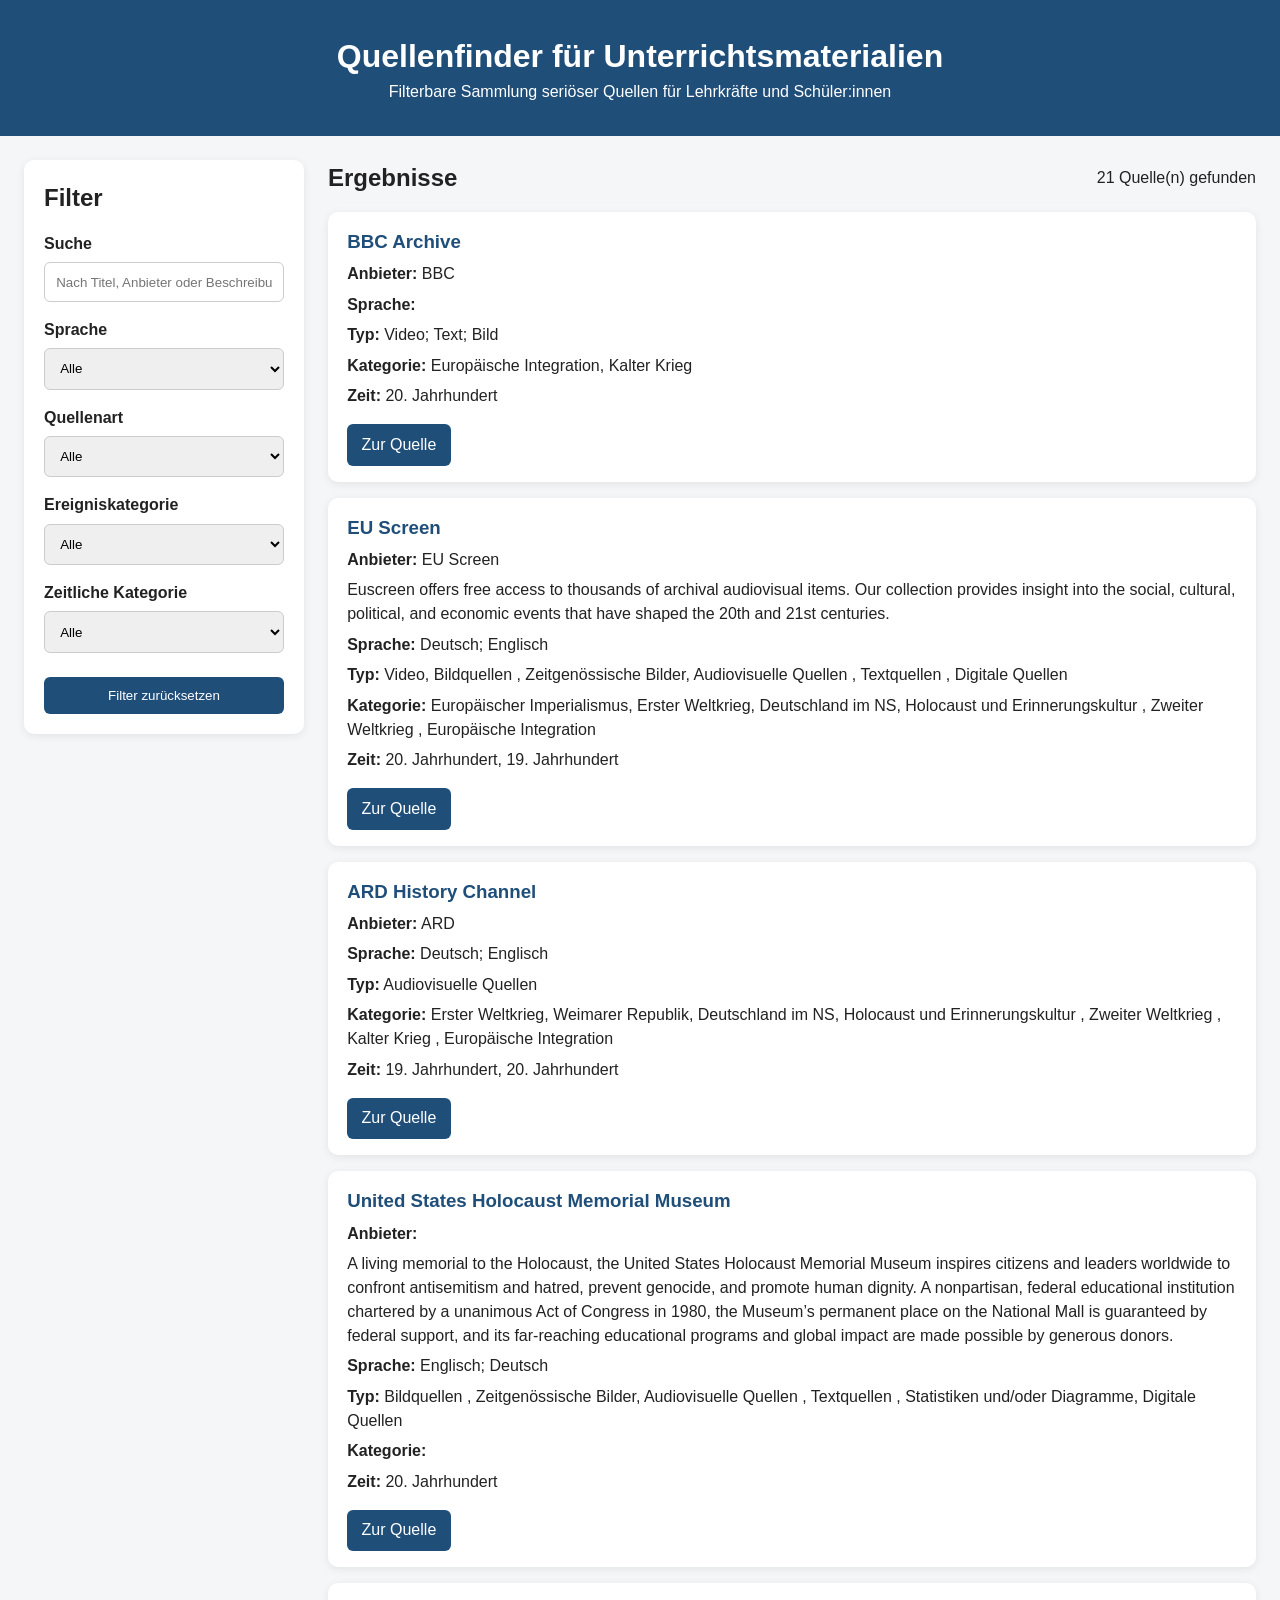
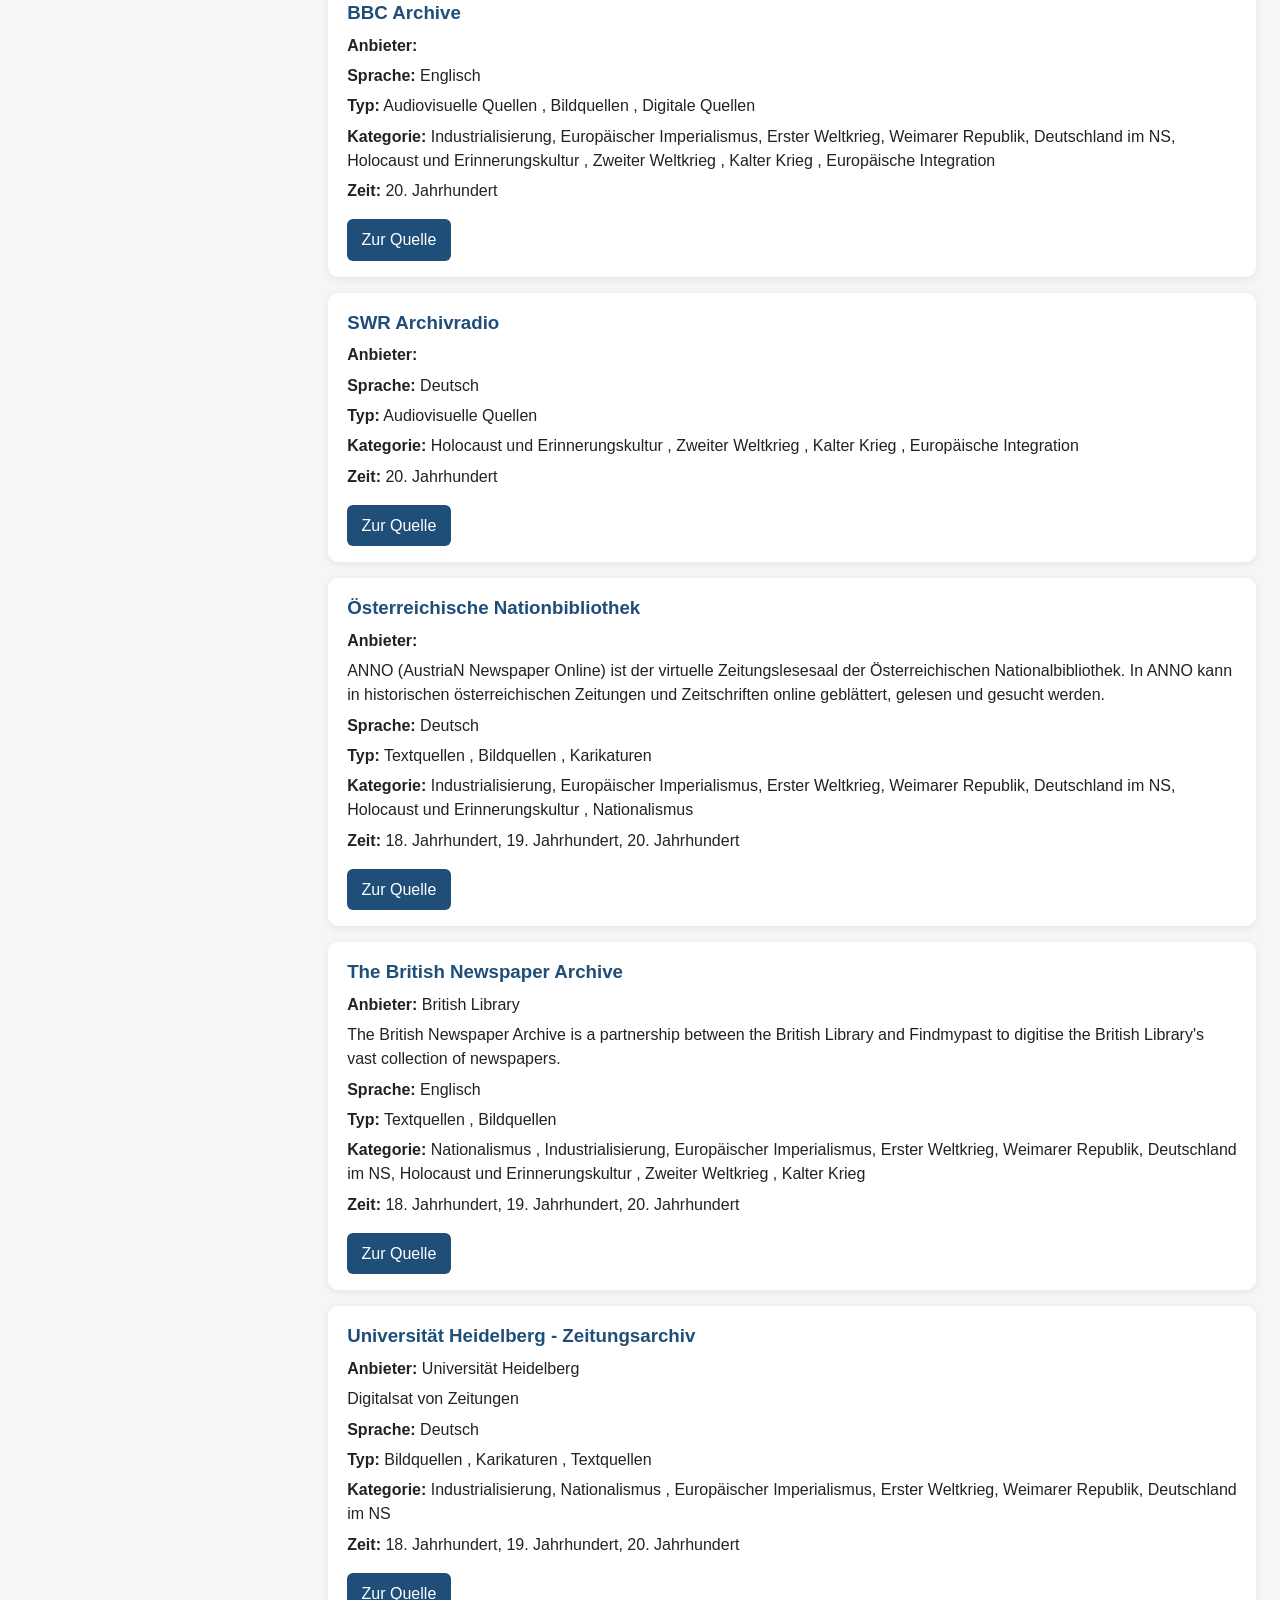
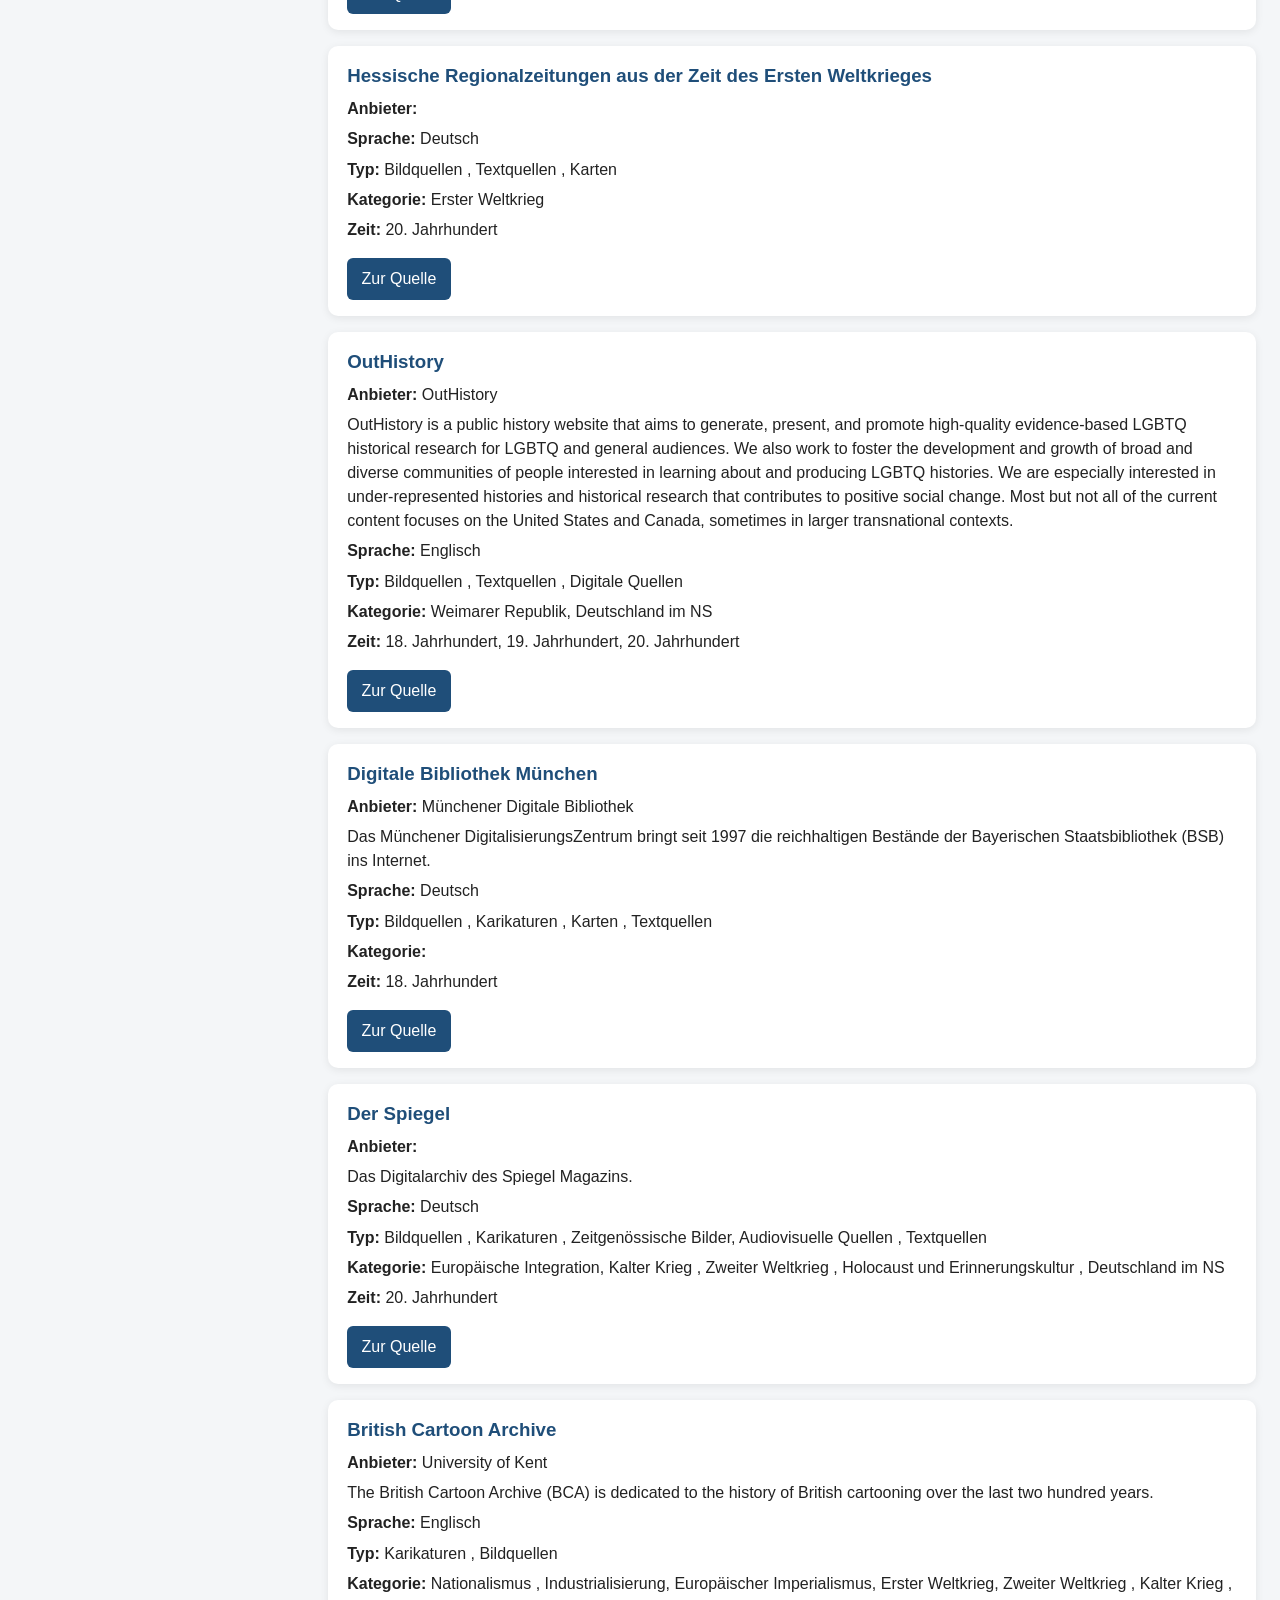
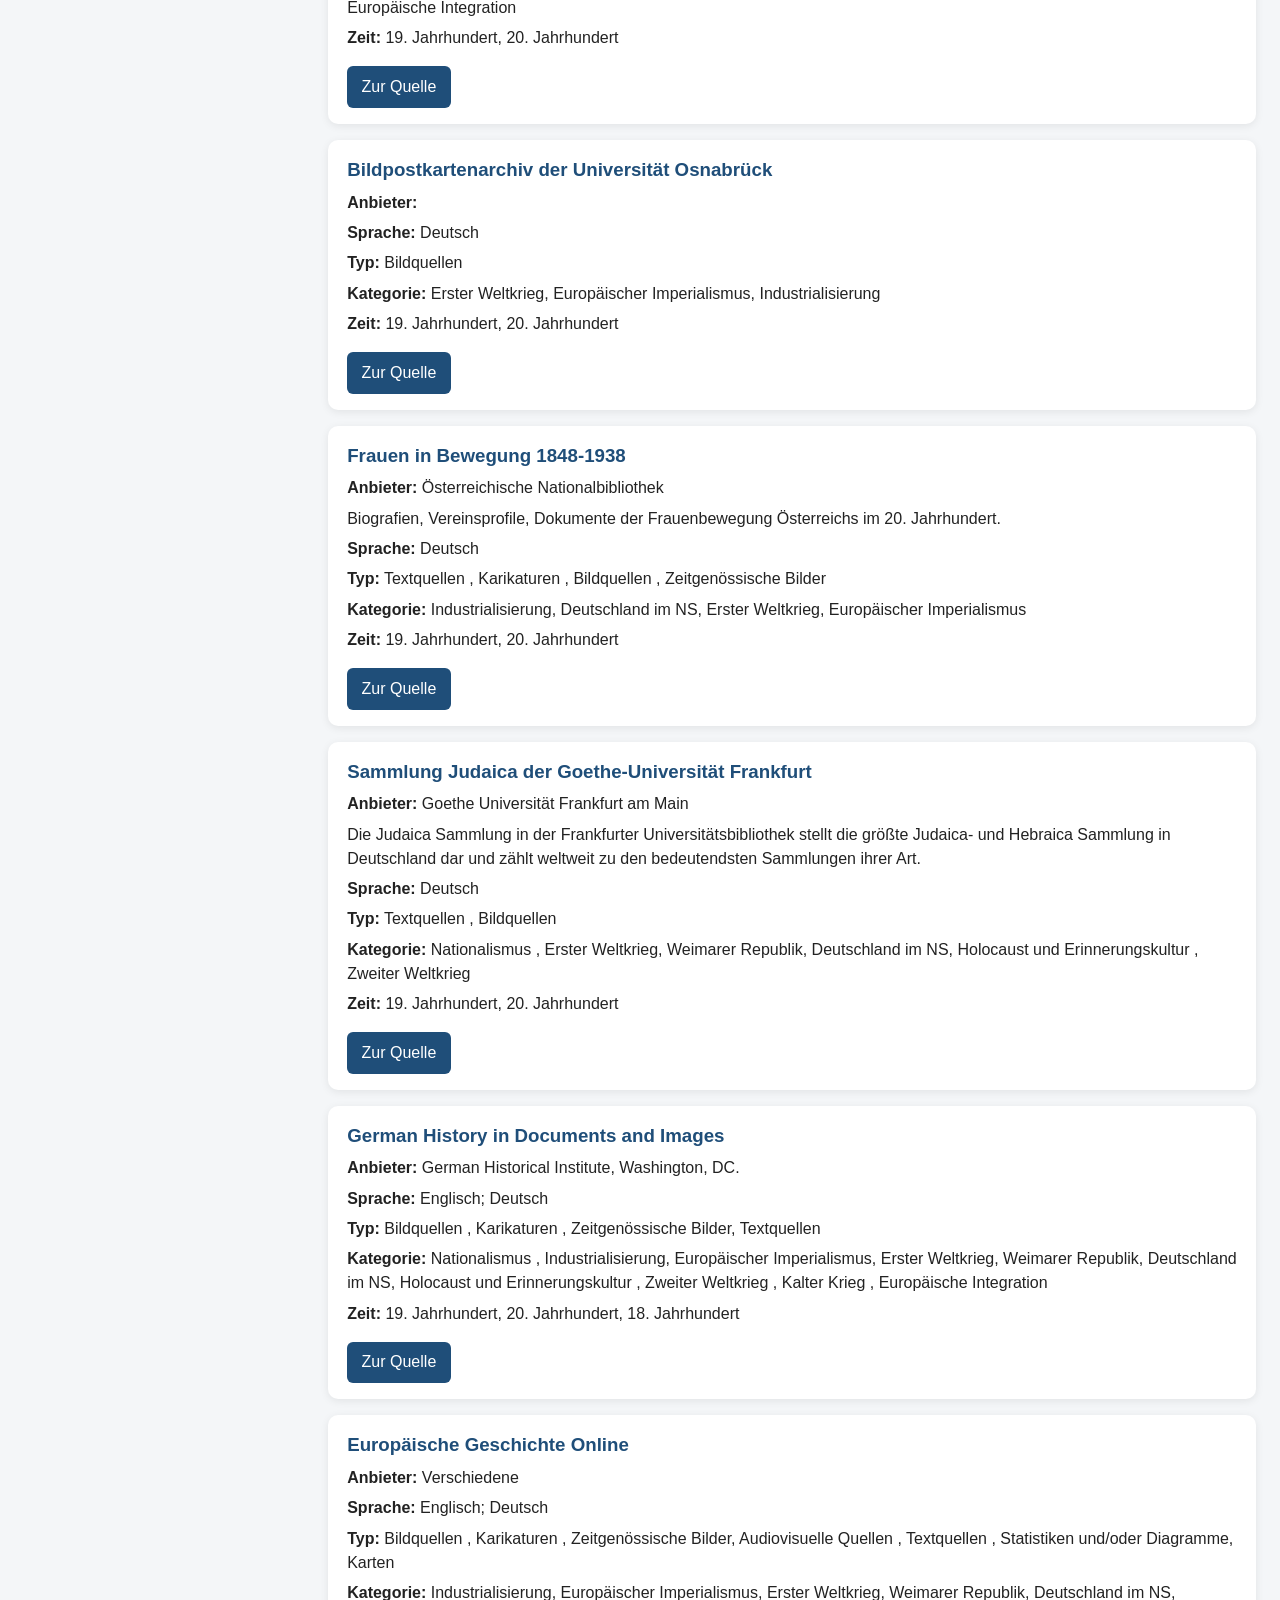
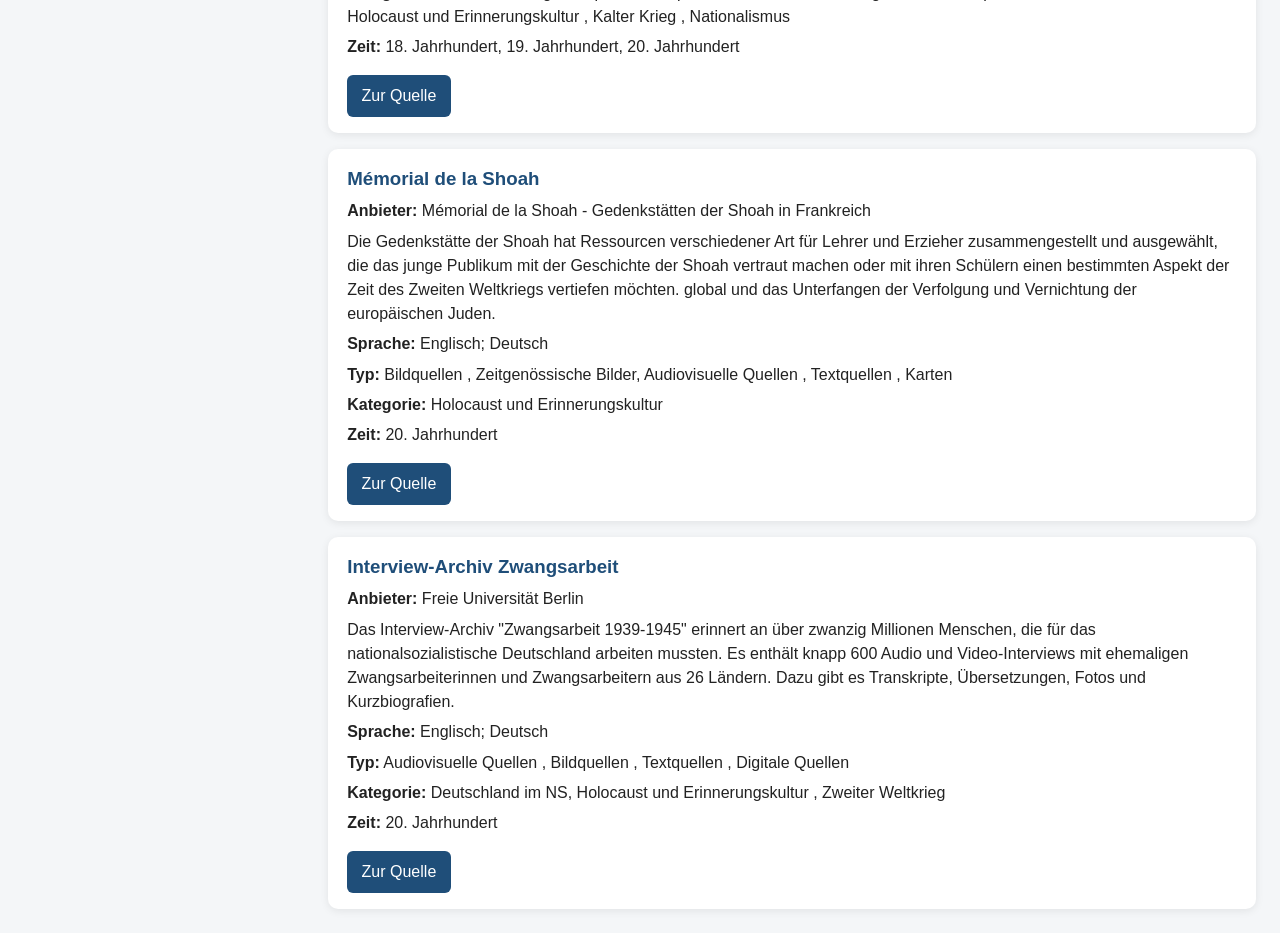
==== index.html @ 5d76f6e2 "Update index.html" ====
<!DOCTYPE html>
<html lang="de">
<head>
  <meta charset="UTF-8" />
  <meta name="viewport" content="width=device-width, initial-scale=1.0" />
  <title>Quellenfinder</title>
  <link rel="stylesheet" href="style.css" />
</head>
<body>
  <header class="header">
    <h1>Quellenfinder für Unterrichtsmaterialien</h1>
    <p>Filterbare Sammlung seriöser Quellen für Lehrkräfte und Schüler:innen</p>
  </header>

  <main class="container">
    <section class="filters">
      <h2>Filter</h2>

      <div class="filter-group">
        <label for="searchInput">Suche</label>
        <input type="text" id="searchInput" placeholder="Nach Titel, Anbieter oder Beschreibung suchen..." />
      </div>

      <div class="filter-group">
        <label for="languageFilter">Sprache</label>
        <select id="languageFilter">
          <option value="">Alle</option>
        </select>
      </div>

      <div class="filter-group">
        <label for="sourceTypeFilter">Quellenart</label>
        <select id="sourceTypeFilter">
          <option value="">Alle</option>
        </select>
      </div>

      <div class="filter-group">
        <label for="eventCategoryFilter">Ereigniskategorie</label>
        <select id="eventCategoryFilter">
          <option value="">Alle</option>
        </select>
      </div>

      <div class="filter-group">
        <label for="timeCategoryFilter">Zeitliche Kategorie</label>
        <select id="timeCategoryFilter">
          <option value="">Alle</option>
        </select>
      </div>

      <button id="resetFilters">Filter zurücksetzen</button>
    </section>

    <section class="results-section">
      <div class="results-header">
        <h2>Ergebnisse</h2>
        <p id="resultsCount"></p>
      </div>

      <div id="results" class="results"></div>
    </section>
  </main>

  <script src="data.js"></script>
  <script src="script.js"></script>
</body>
</html>
---- style.css ----
* {
  box-sizing: border-box;
  margin: 0;
  padding: 0;
  font-family: Arial, sans-serif;
}

body {
  background: #f4f6f8;
  color: #222;
  line-height: 1.5;
}

.header {
  background: #1f4e79;
  color: white;
  padding: 2rem;
  text-align: center;
}

.container {
  display: grid;
  grid-template-columns: 280px 1fr;
  gap: 1.5rem;
  padding: 1.5rem;
  max-width: 1300px;
  margin: 0 auto;
}

.filters {
  background: white;
  padding: 1.25rem;
  border-radius: 10px;
  box-shadow: 0 2px 8px rgba(0, 0, 0, 0.08);
  height: fit-content;
}

.filters h2 {
  margin-bottom: 1rem;
}

.filter-group {
  margin-bottom: 1rem;
}

.filter-group label {
  display: block;
  margin-bottom: 0.4rem;
  font-weight: bold;
}

.filter-group input,
.filter-group select,
#resetFilters {
  width: 100%;
  padding: 0.7rem;
  border: 1px solid #ccc;
  border-radius: 6px;
}

#resetFilters {
  background: #1f4e79;
  color: white;
  border: none;
  cursor: pointer;
  margin-top: 0.5rem;
}

#resetFilters:hover {
  background: #163a59;
}

.results-section {
  display: flex;
  flex-direction: column;
  gap: 1rem;
}

.results-header {
  display: flex;
  justify-content: space-between;
  align-items: center;
}

.results {
  display: grid;
  gap: 1rem;
}

.card {
  background: white;
  padding: 1rem 1.2rem;
  border-radius: 10px;
  box-shadow: 0 2px 8px rgba(0, 0, 0, 0.08);
}

.card h3 {
  margin-bottom: 0.4rem;
  color: #1f4e79;
}

.card p {
  margin-bottom: 0.4rem;
}

.tags {
  display: flex;
  flex-wrap: wrap;
  gap: 0.5rem;
  margin: 0.6rem 0;
}

.tag {
  background: #e8eef5;
  color: #1f4e79;
  padding: 0.3rem 0.6rem;
  border-radius: 999px;
  font-size: 0.85rem;
}

.card a {
  display: inline-block;
  margin-top: 0.6rem;
  text-decoration: none;
  background: #1f4e79;
  color: white;
  padding: 0.55rem 0.9rem;
  border-radius: 6px;
}

.card a:hover {
  background: #163a59;
}

.no-results {
  background: white;
  padding: 1rem;
  border-radius: 10px;
}

@media (max-width: 900px) {
  .container {
    grid-template-columns: 1fr;
  }
}
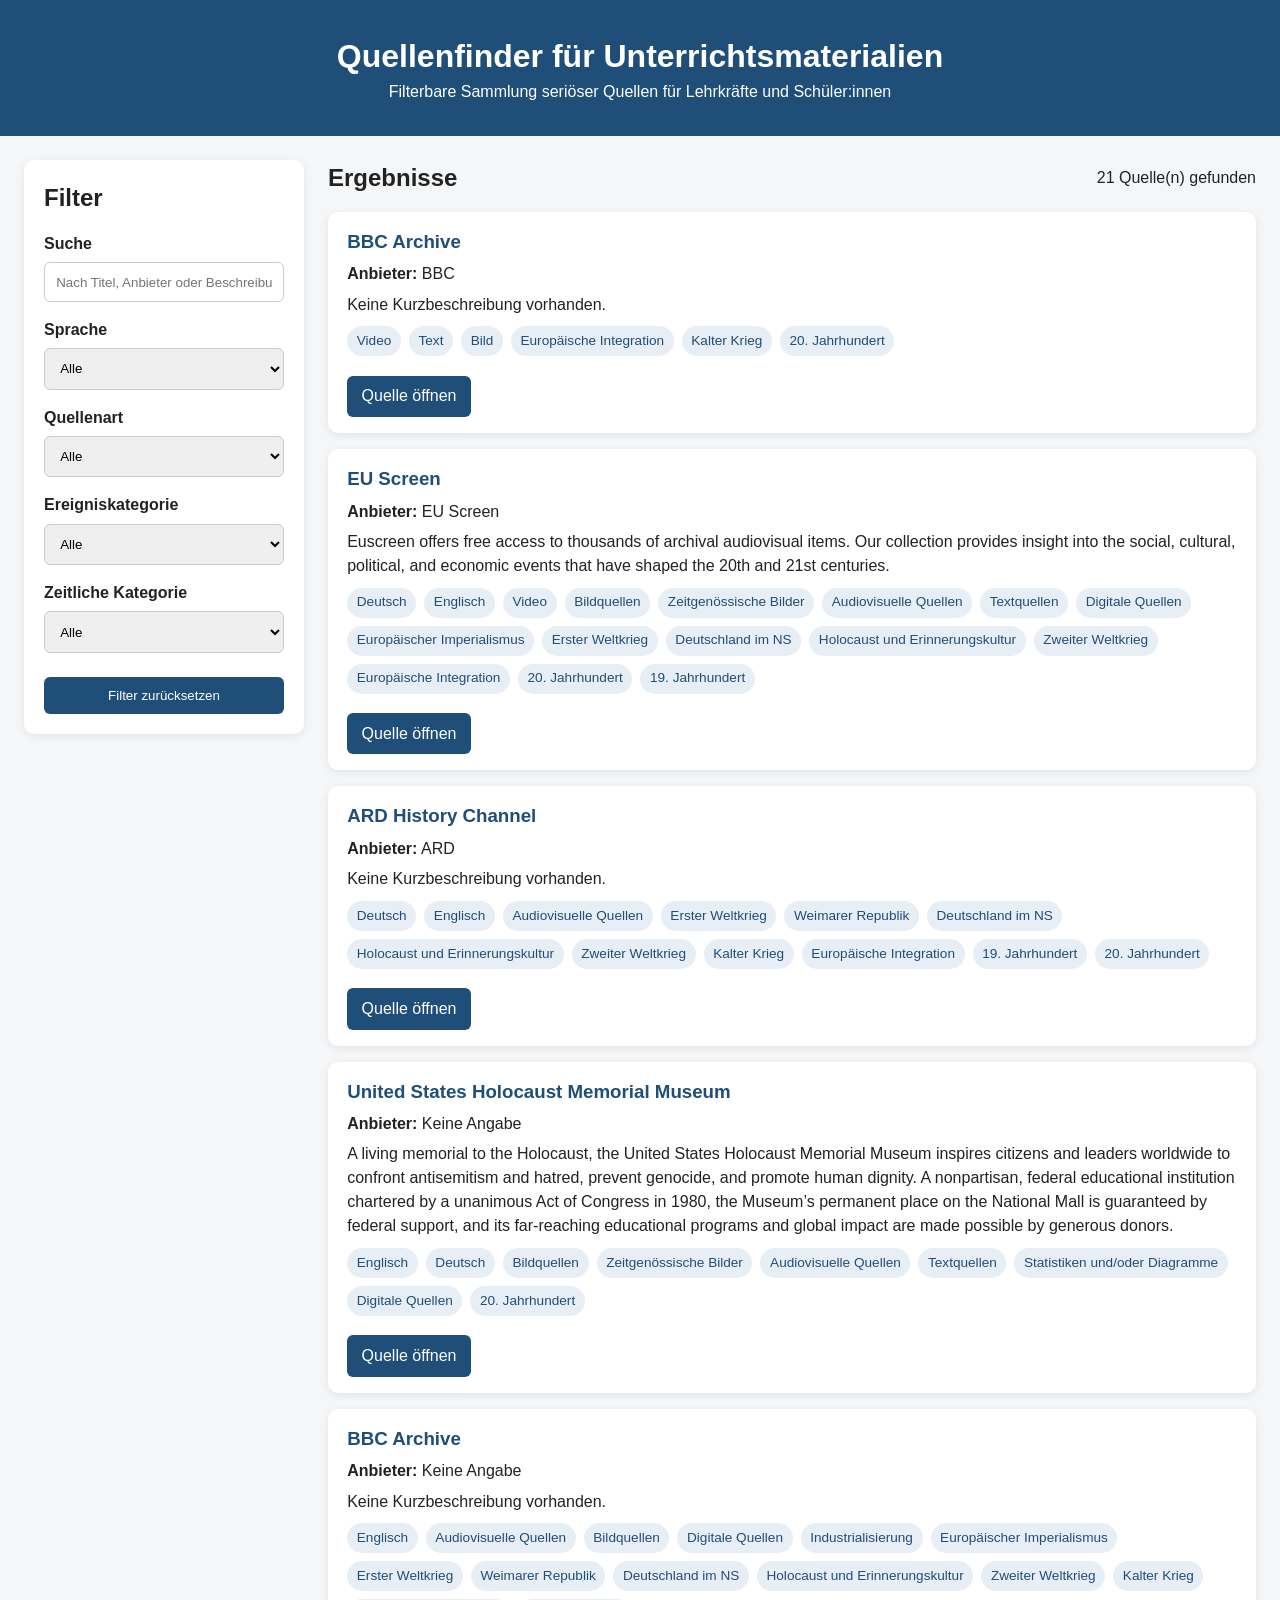
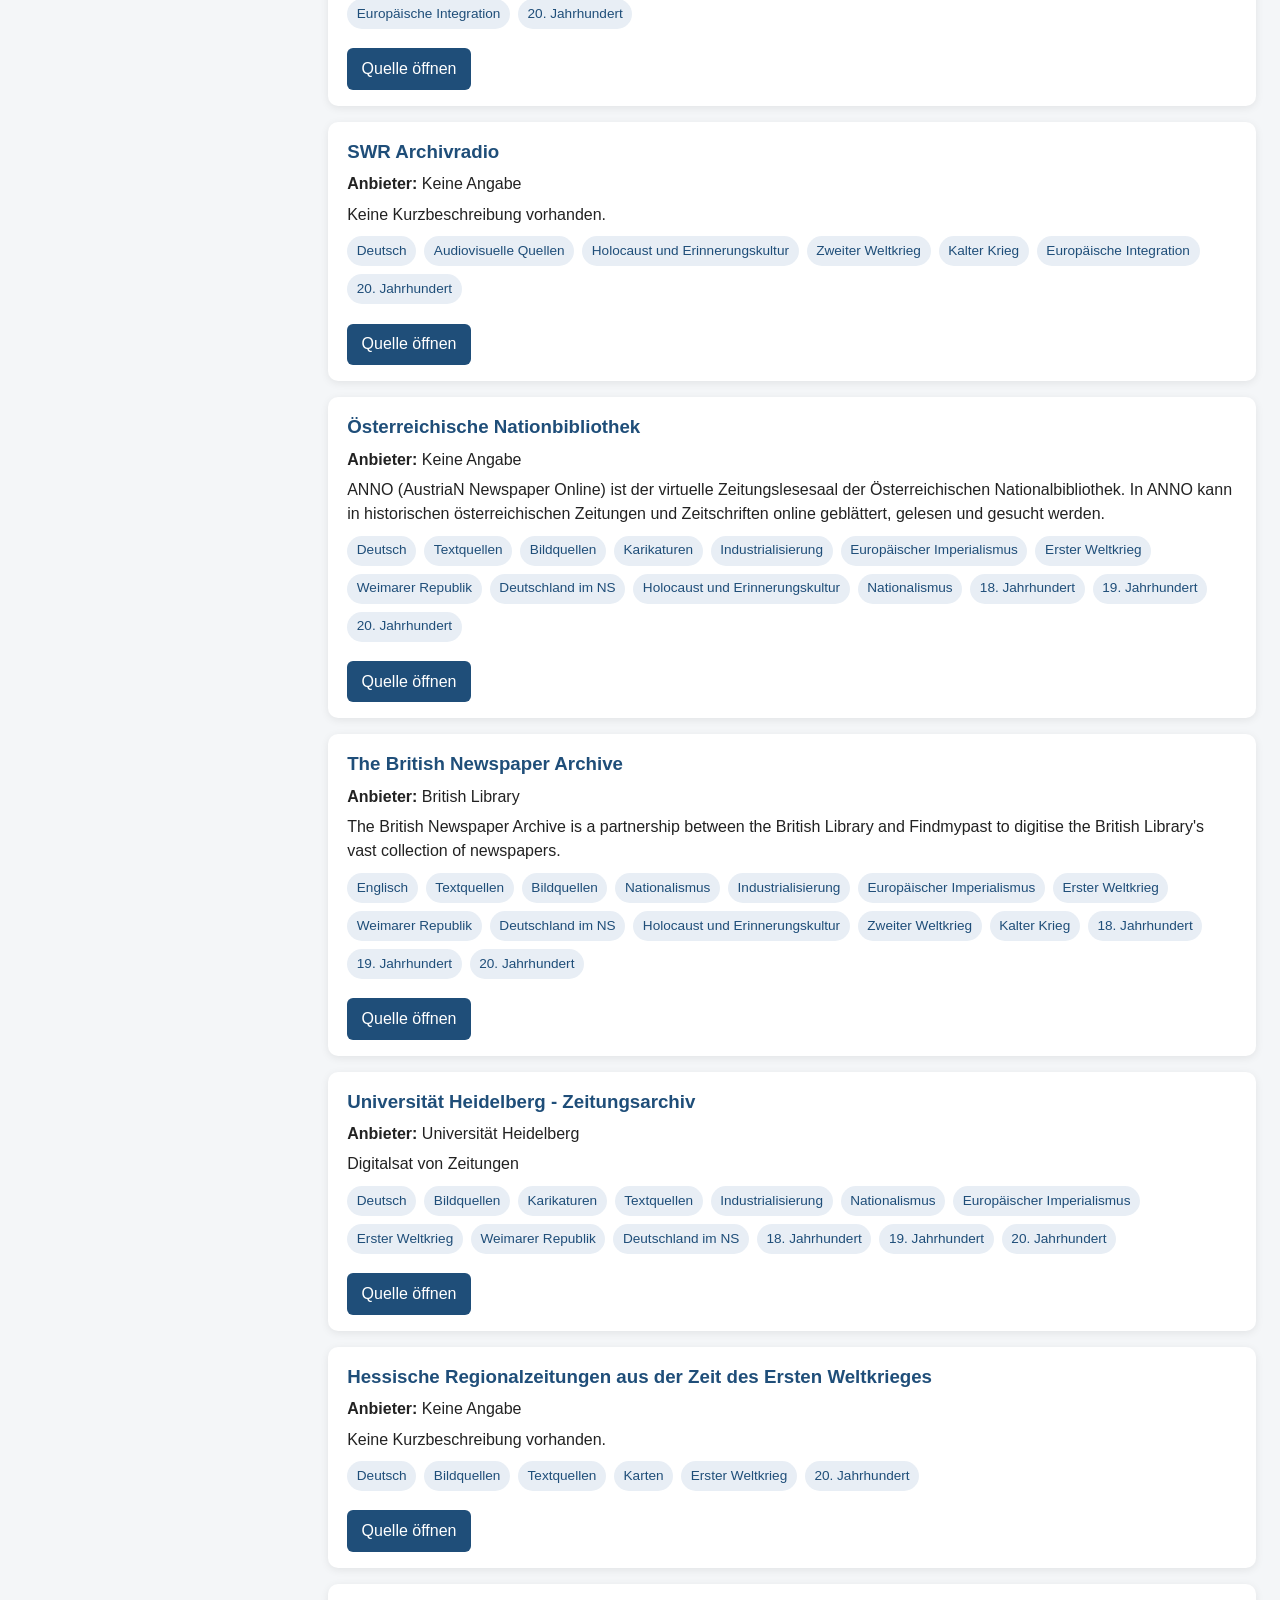
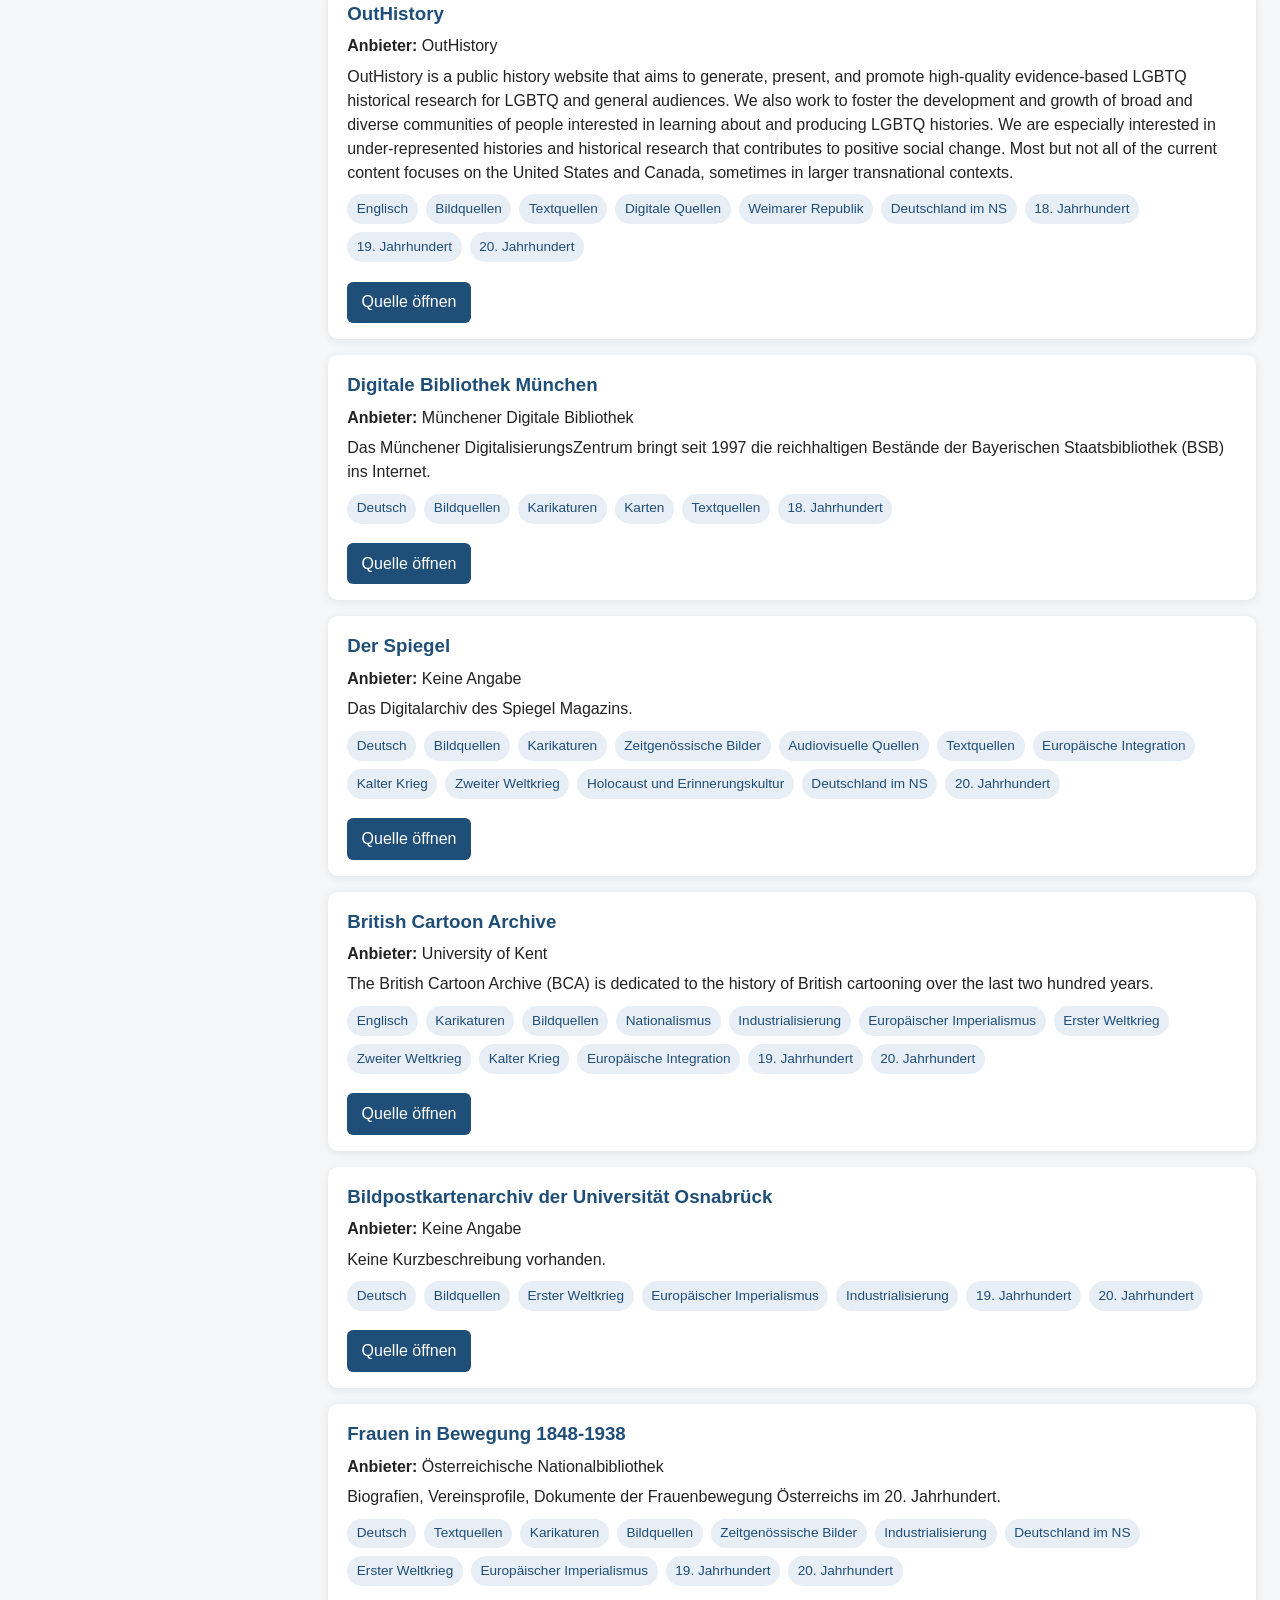
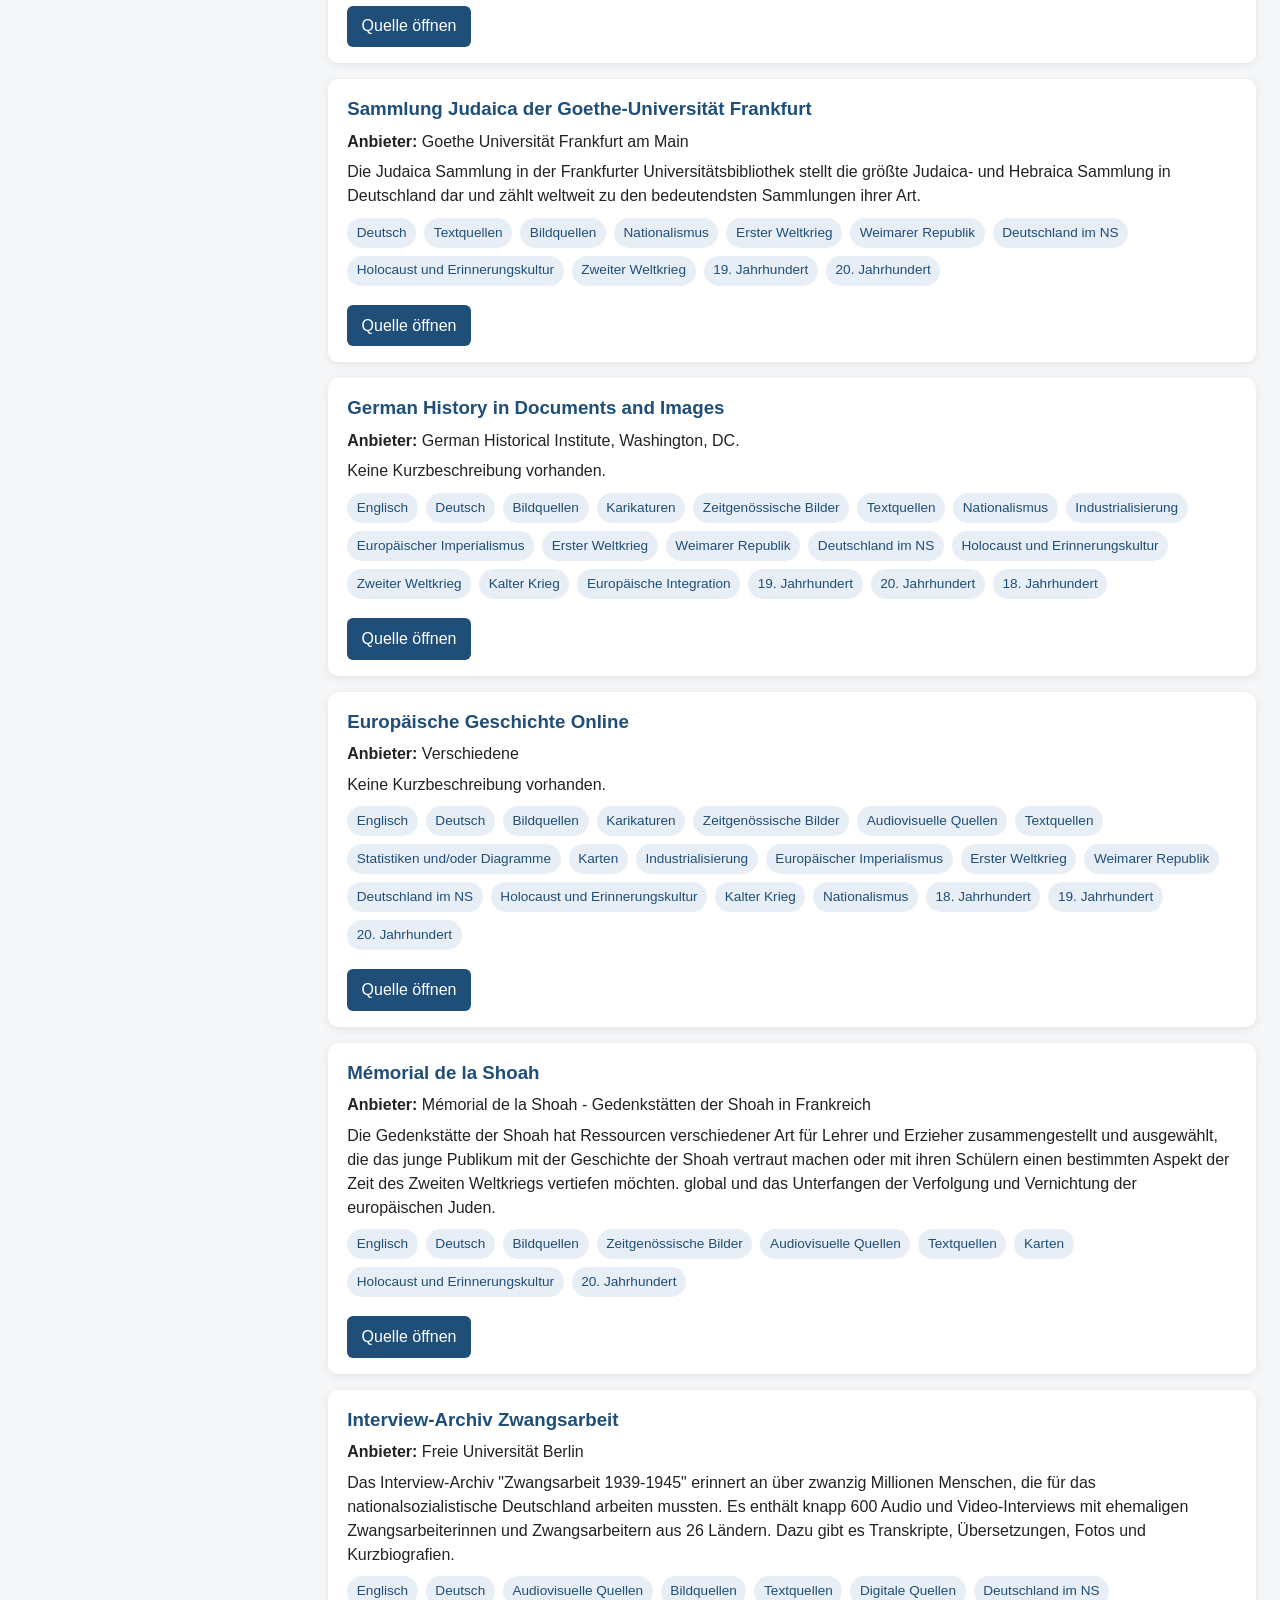
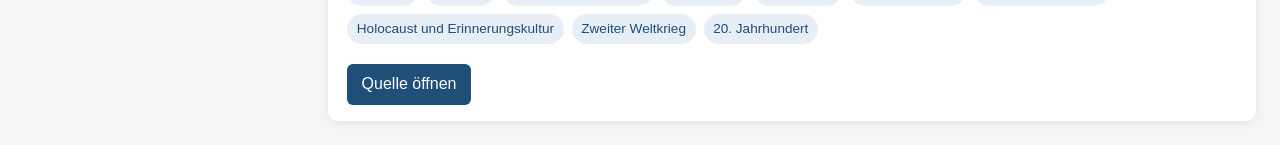
==== commit 0e66b32c: "Update index.html" ====
--- a/index.html
+++ b/index.html
@@ -62,7 +62,7 @@
     </section>
   </main>
 
-  <script src="data.js"></script>
-  <script src="script.js"></script>
+  <script src="data.js?v=2"></script>
+  <script src="script.js?v=2"></script>
 </body>
 </html>
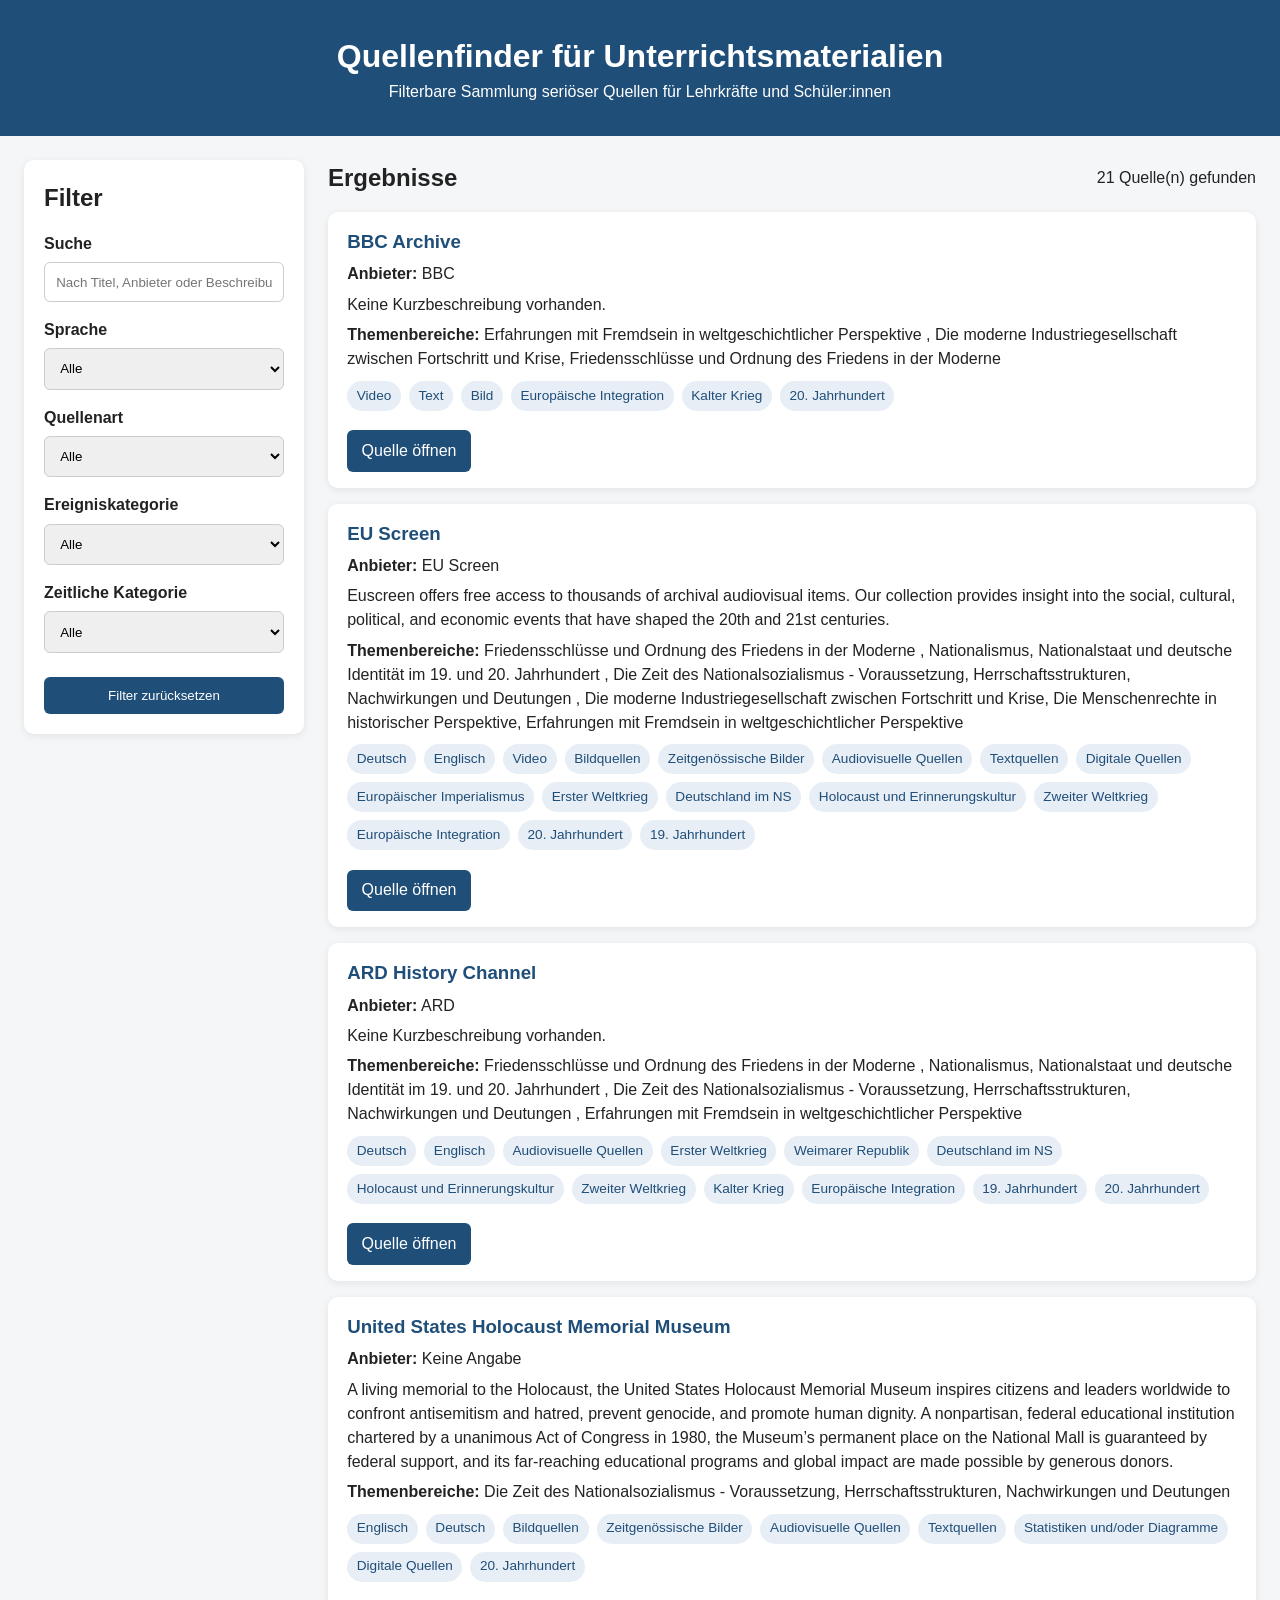
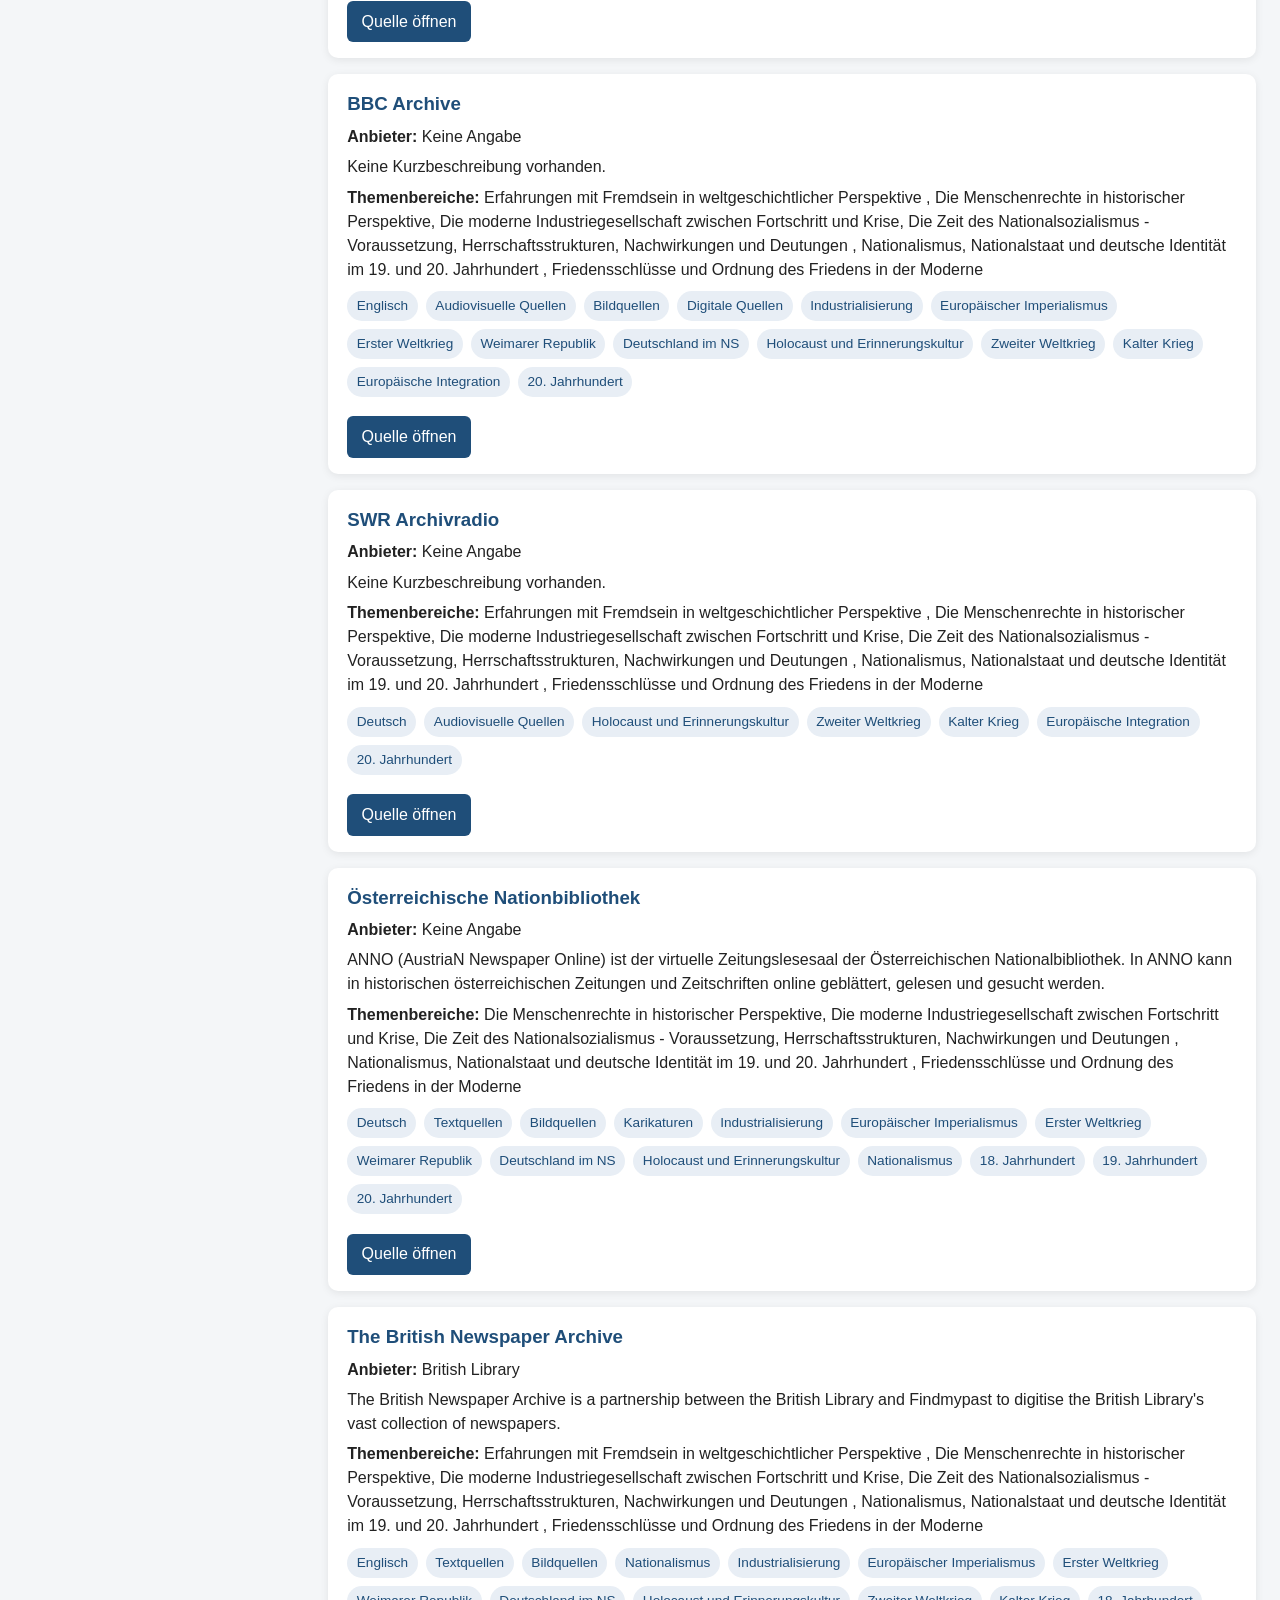
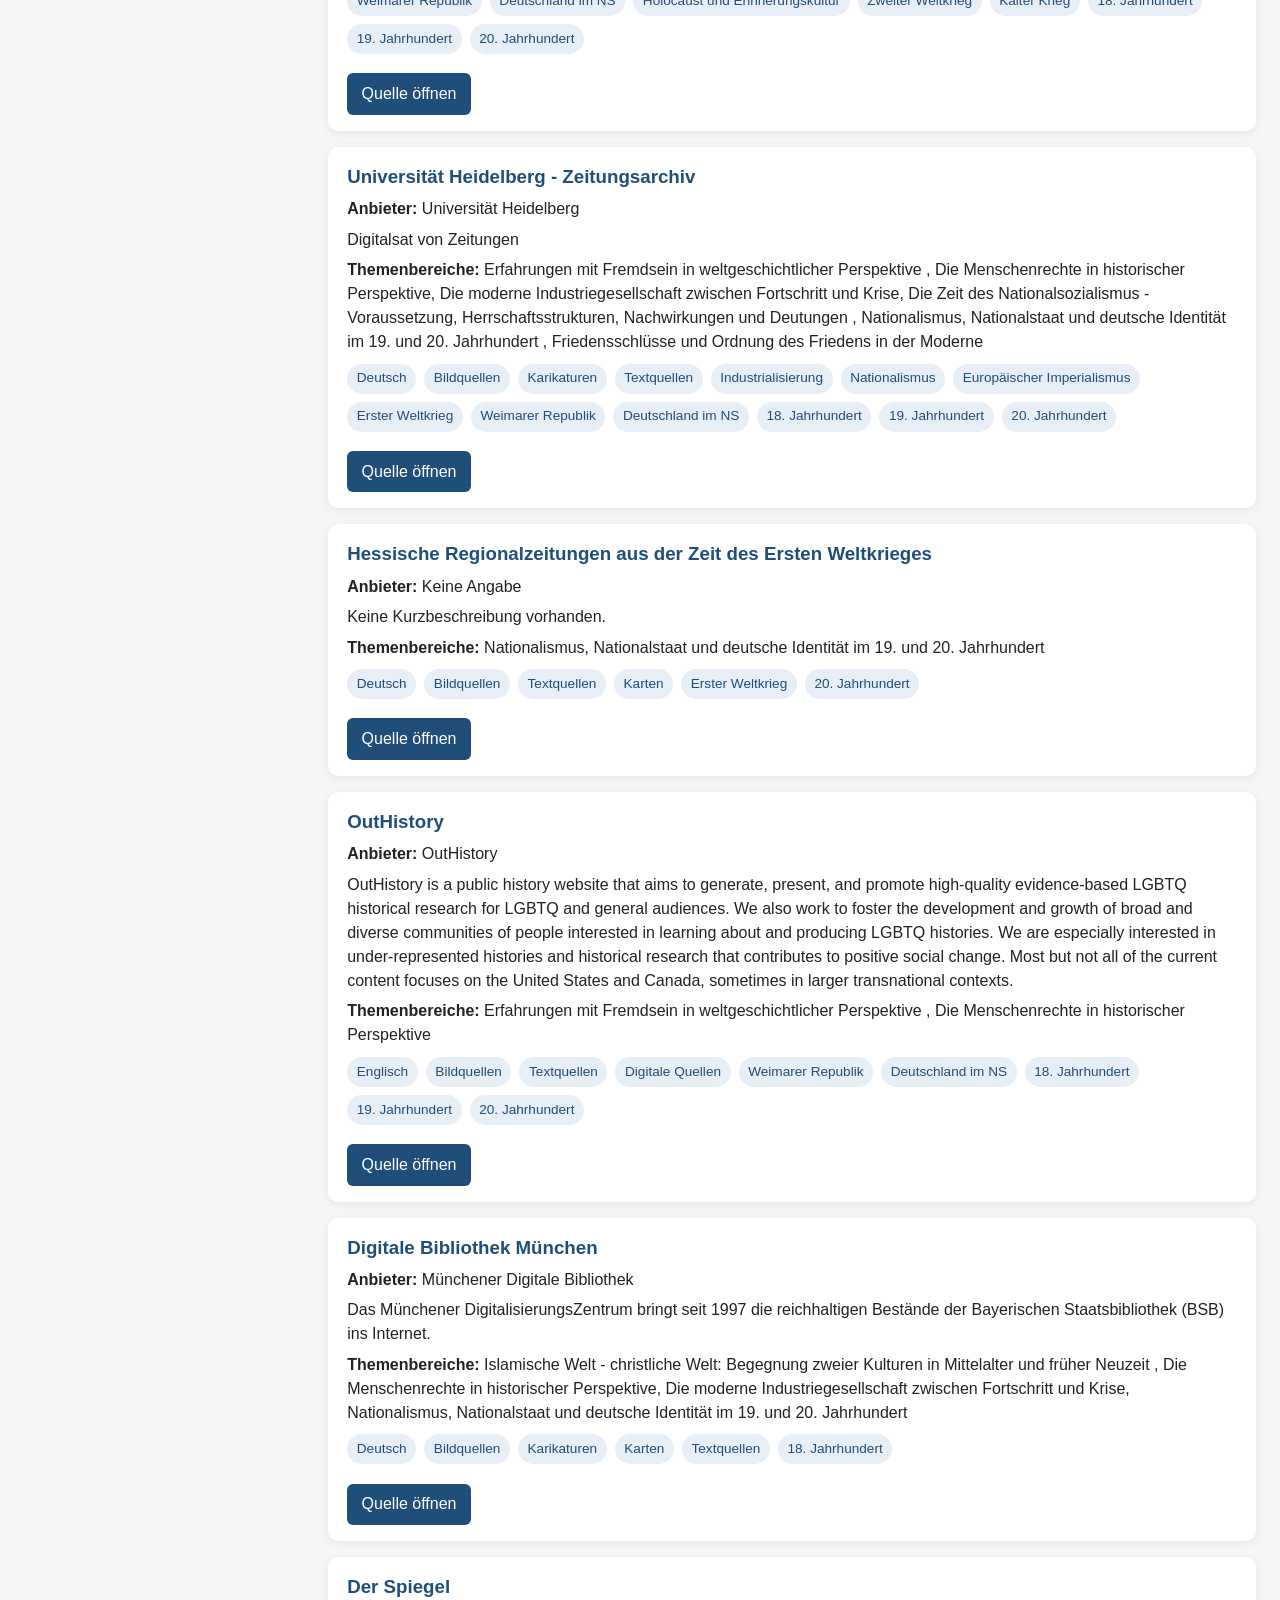
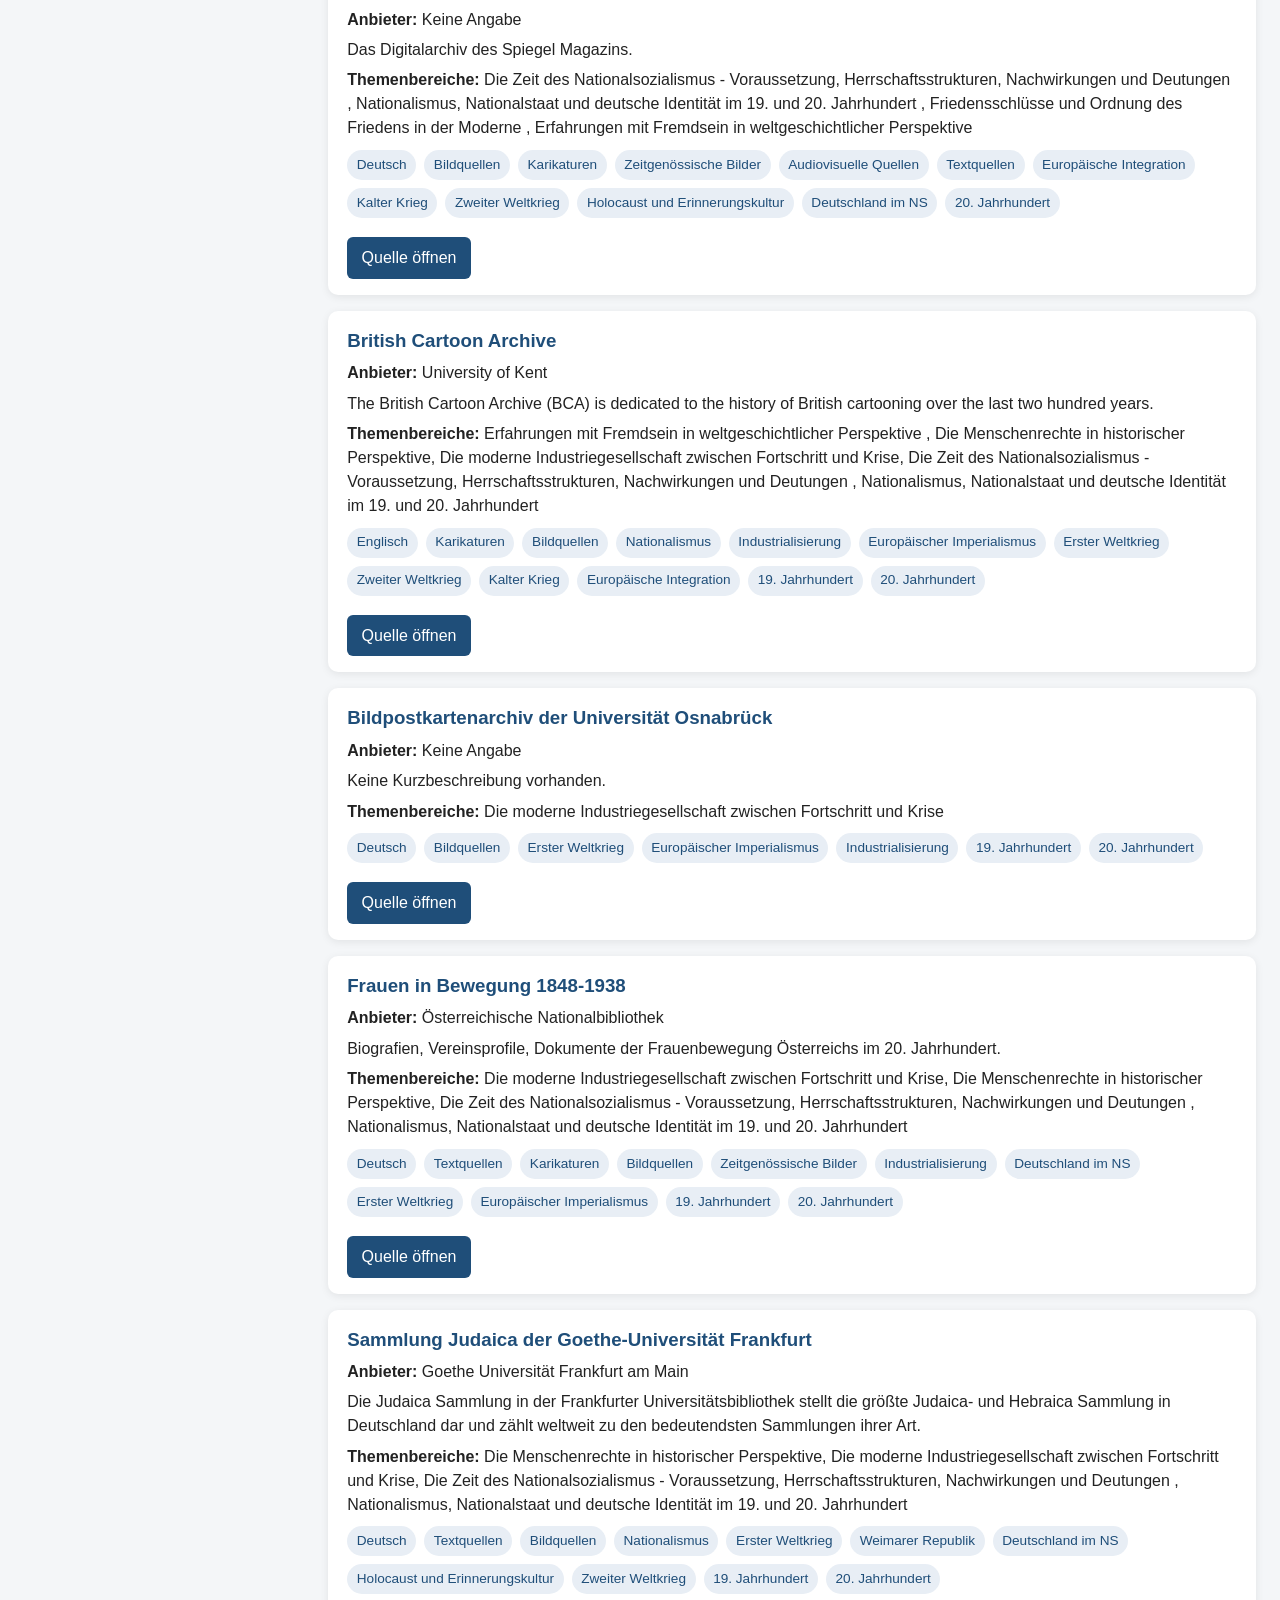
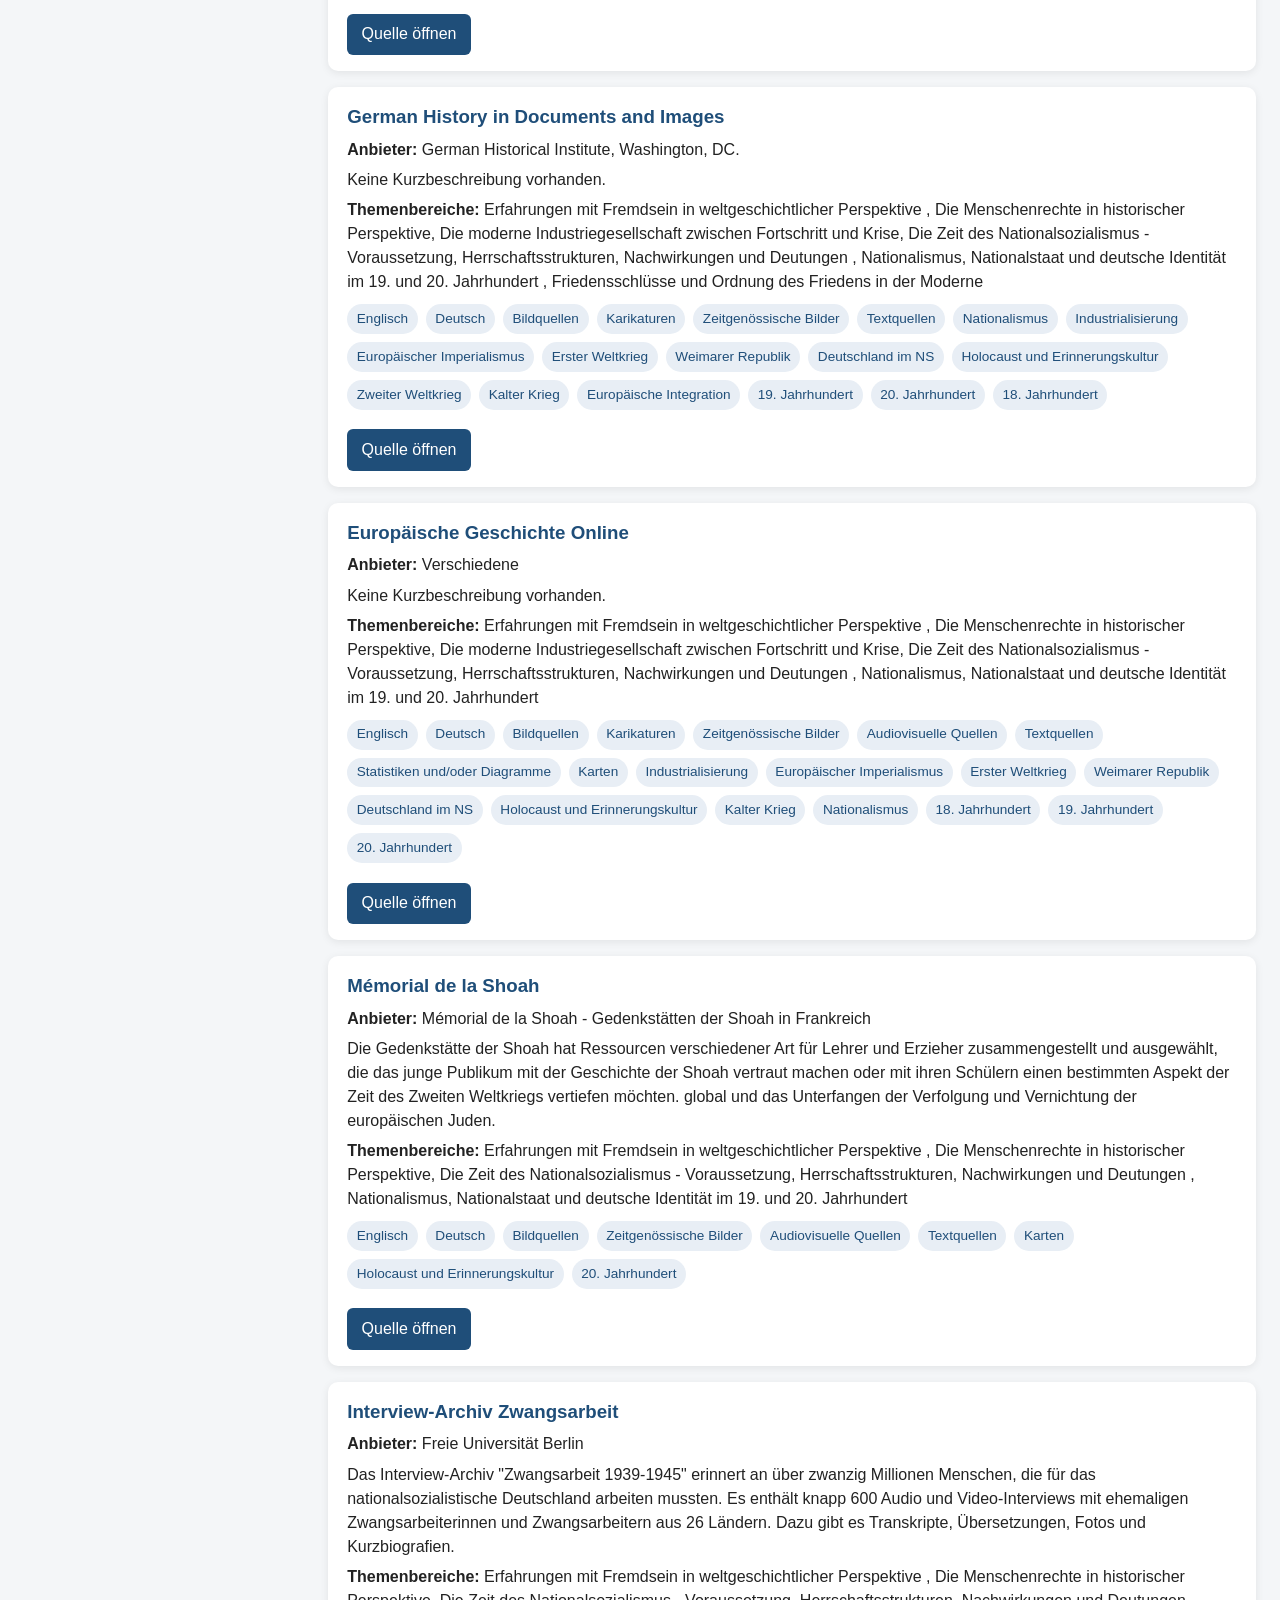
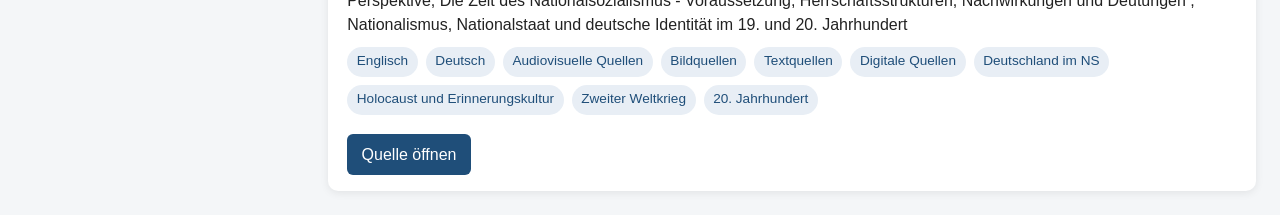
==== commit 90c8d440: "Update index.html" ====
--- a/index.html
+++ b/index.html
@@ -63,6 +63,6 @@
   </main>
 
   <script src="data.js?v=2"></script>
-  <script src="script.js?v=2"></script>
+  <script src="script.js?v=5"></script>
 </body>
 </html>
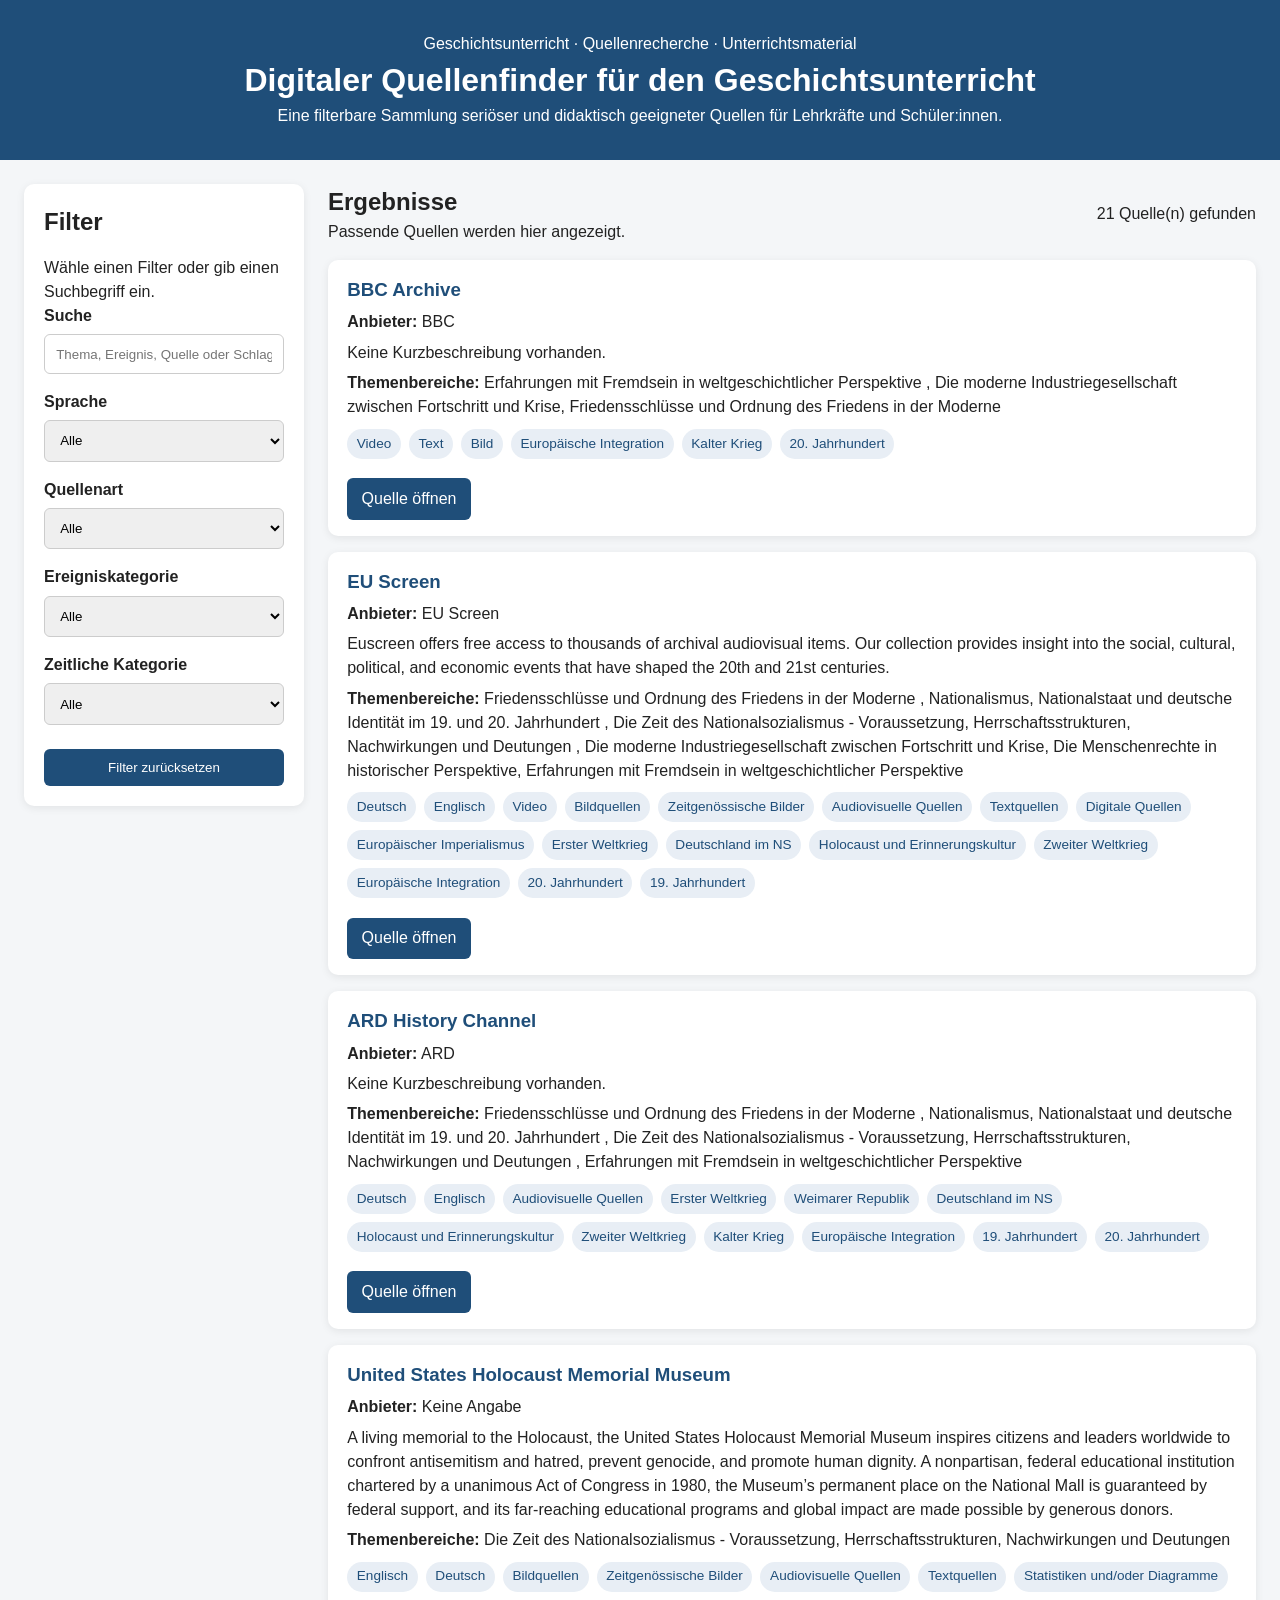
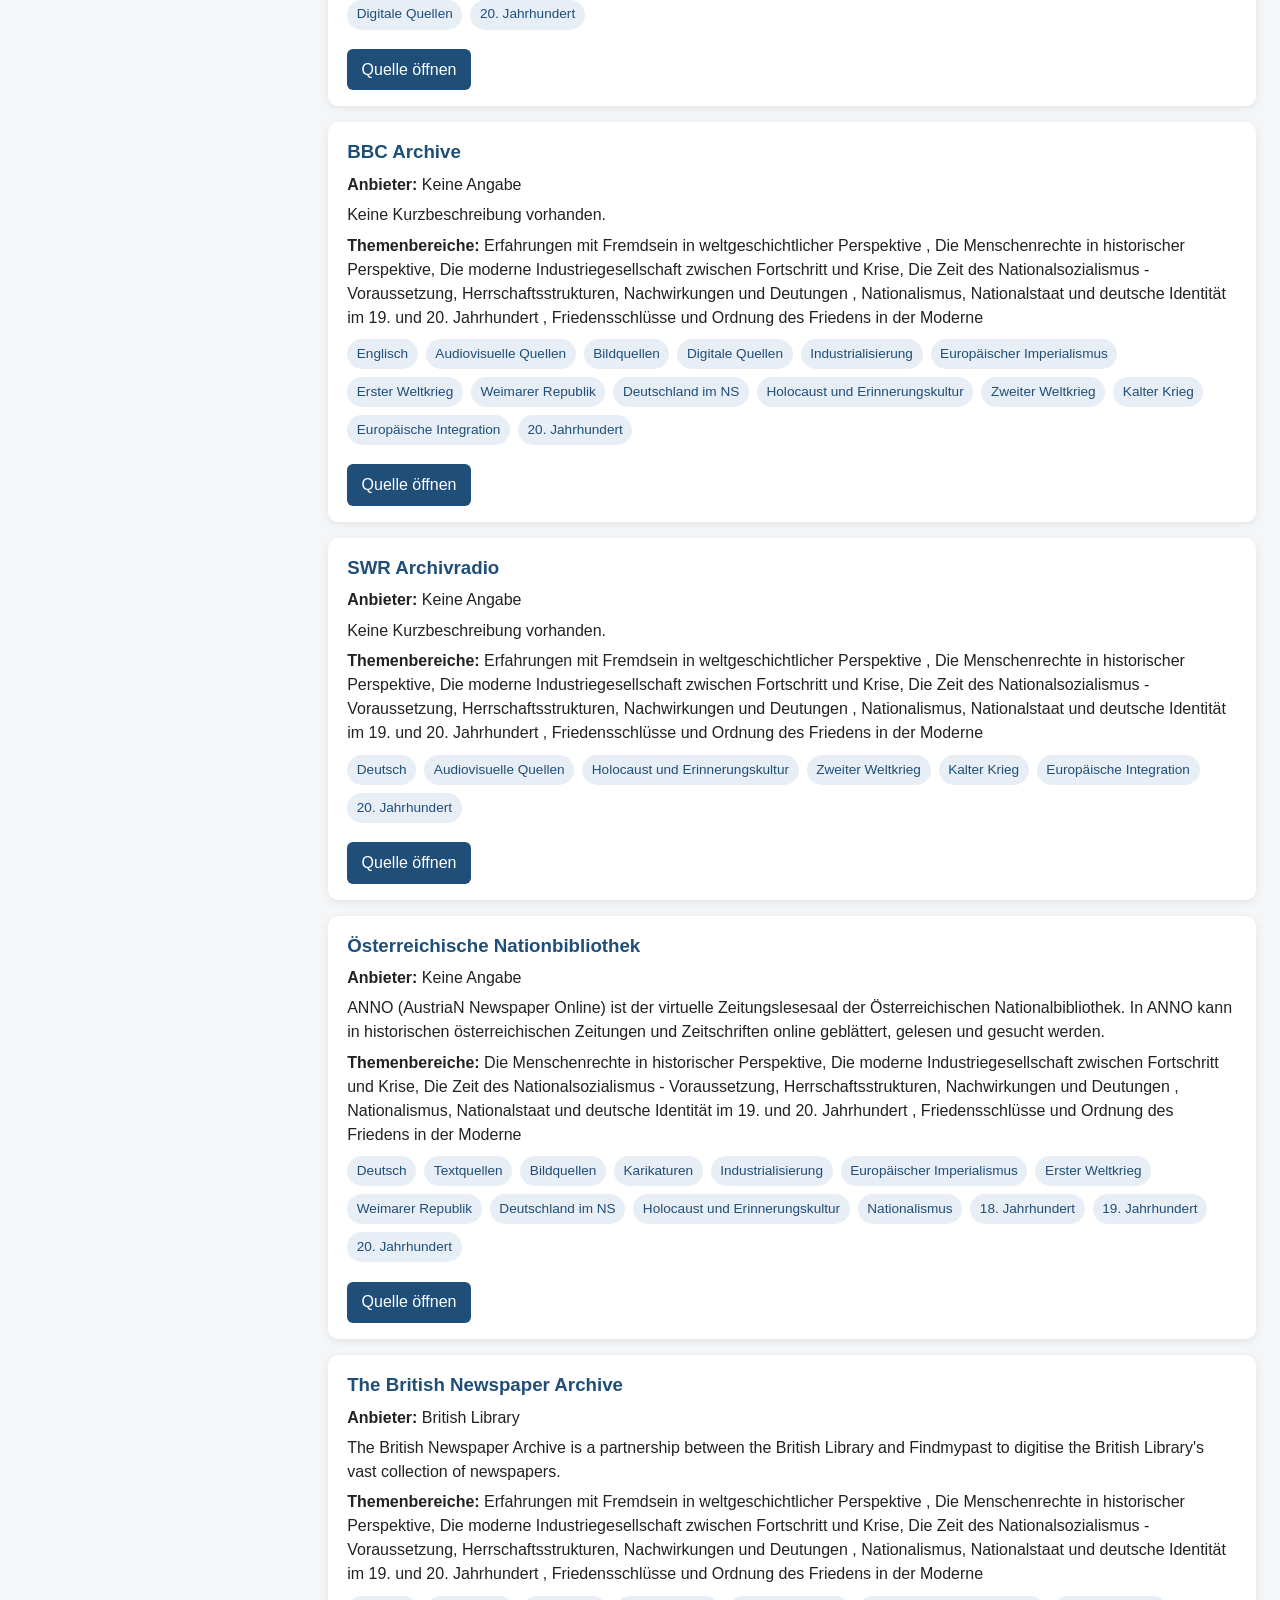
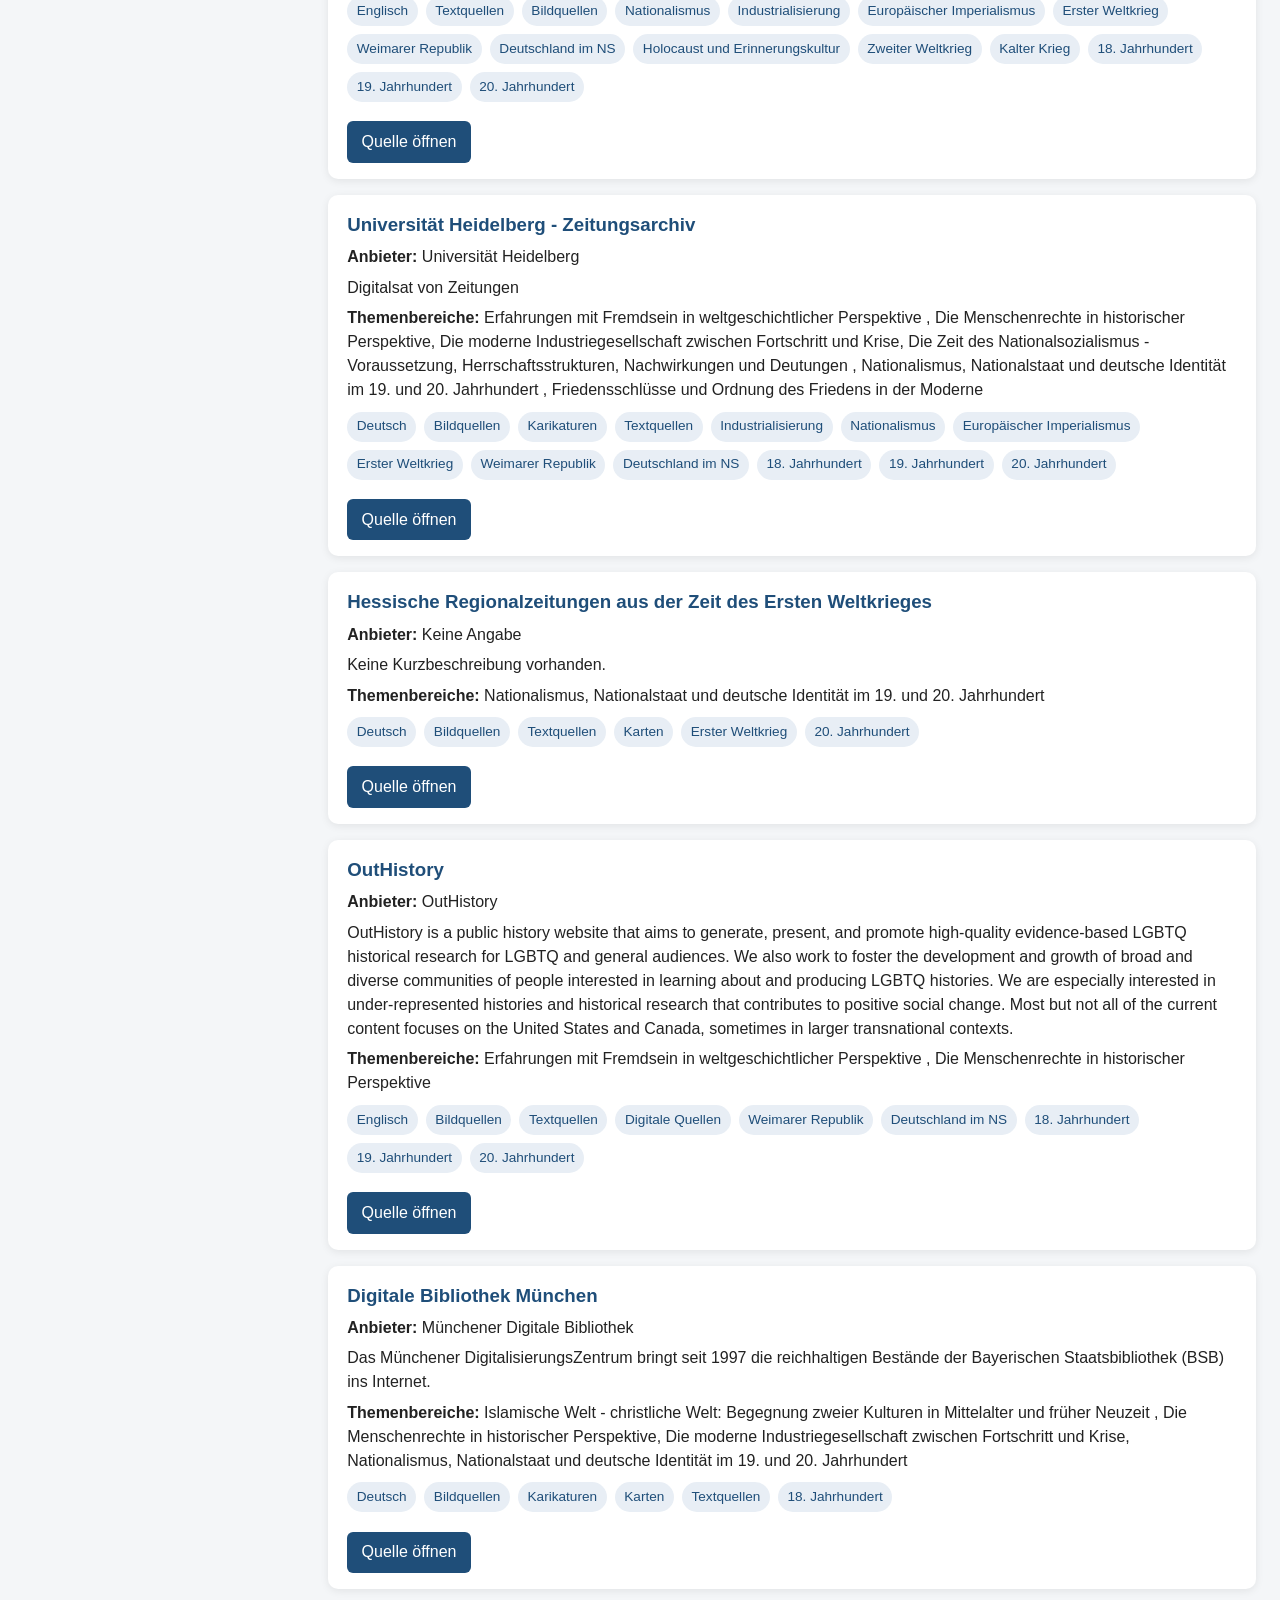
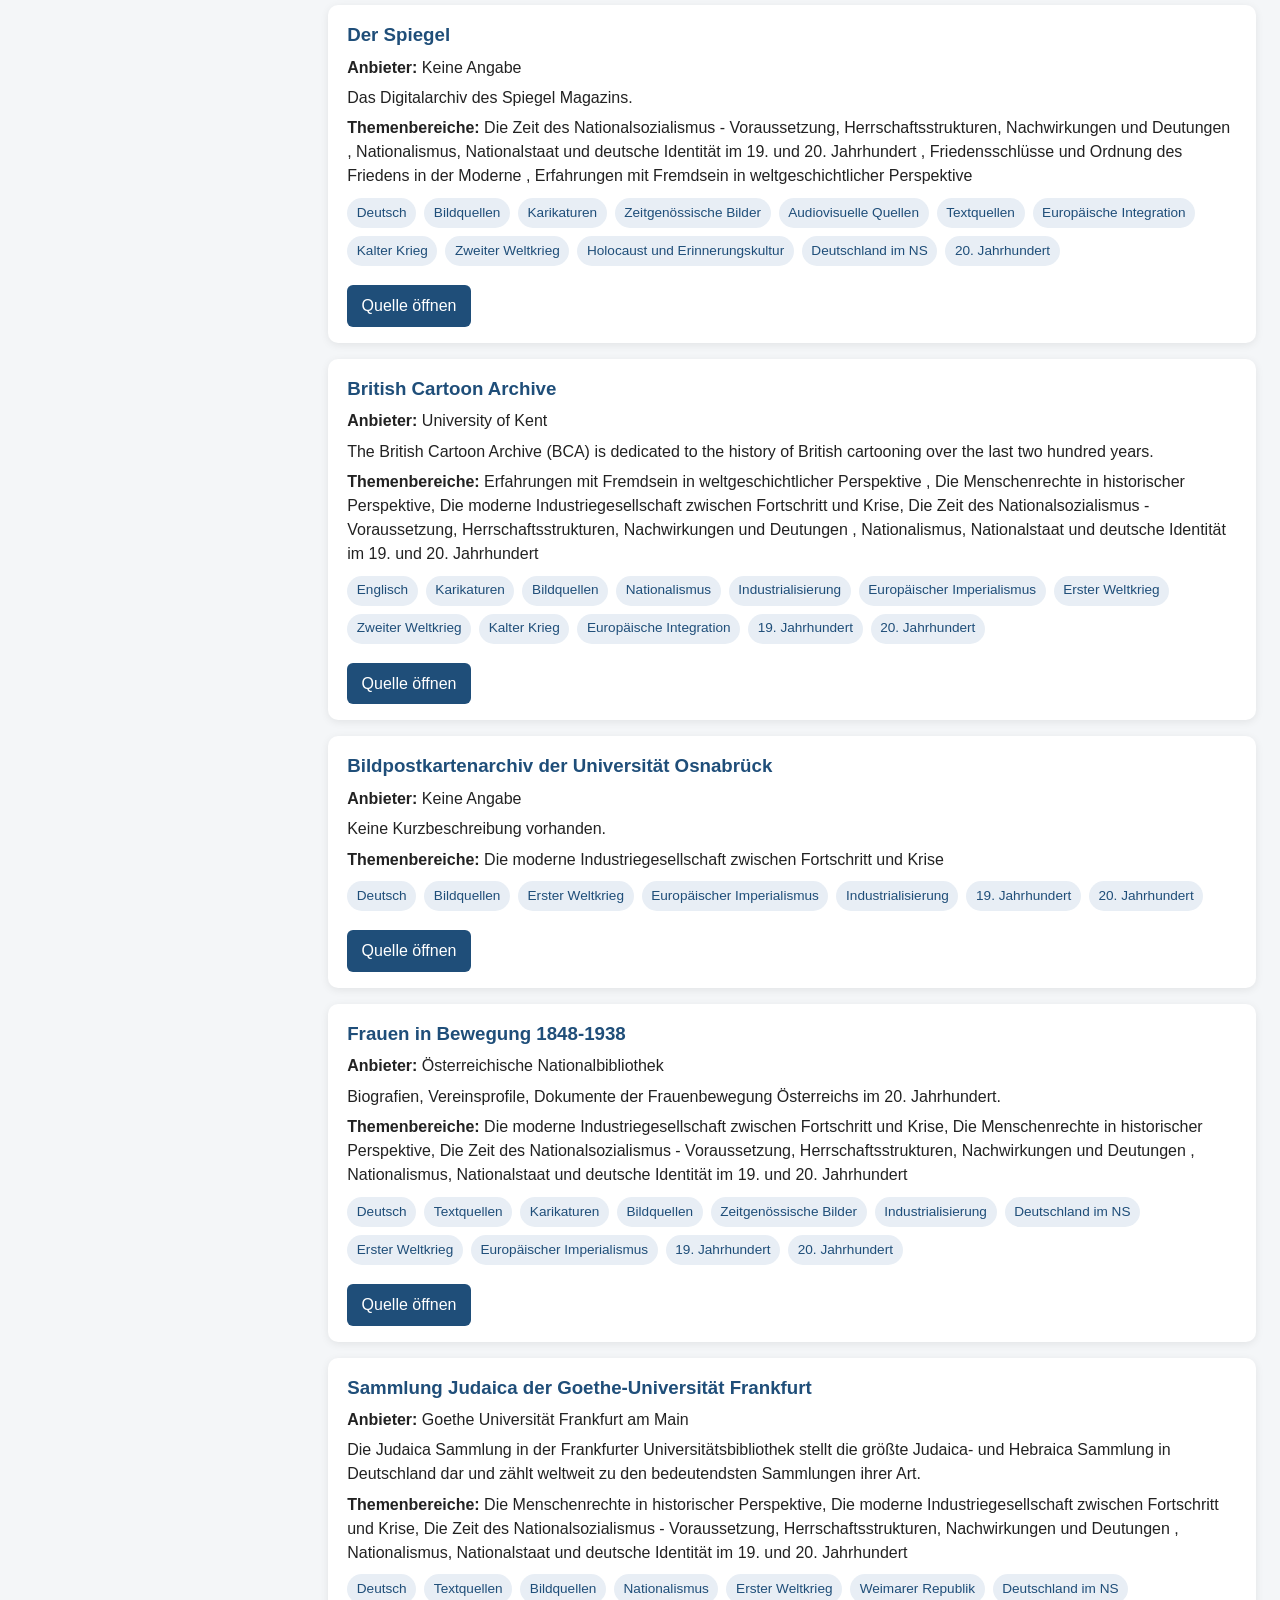
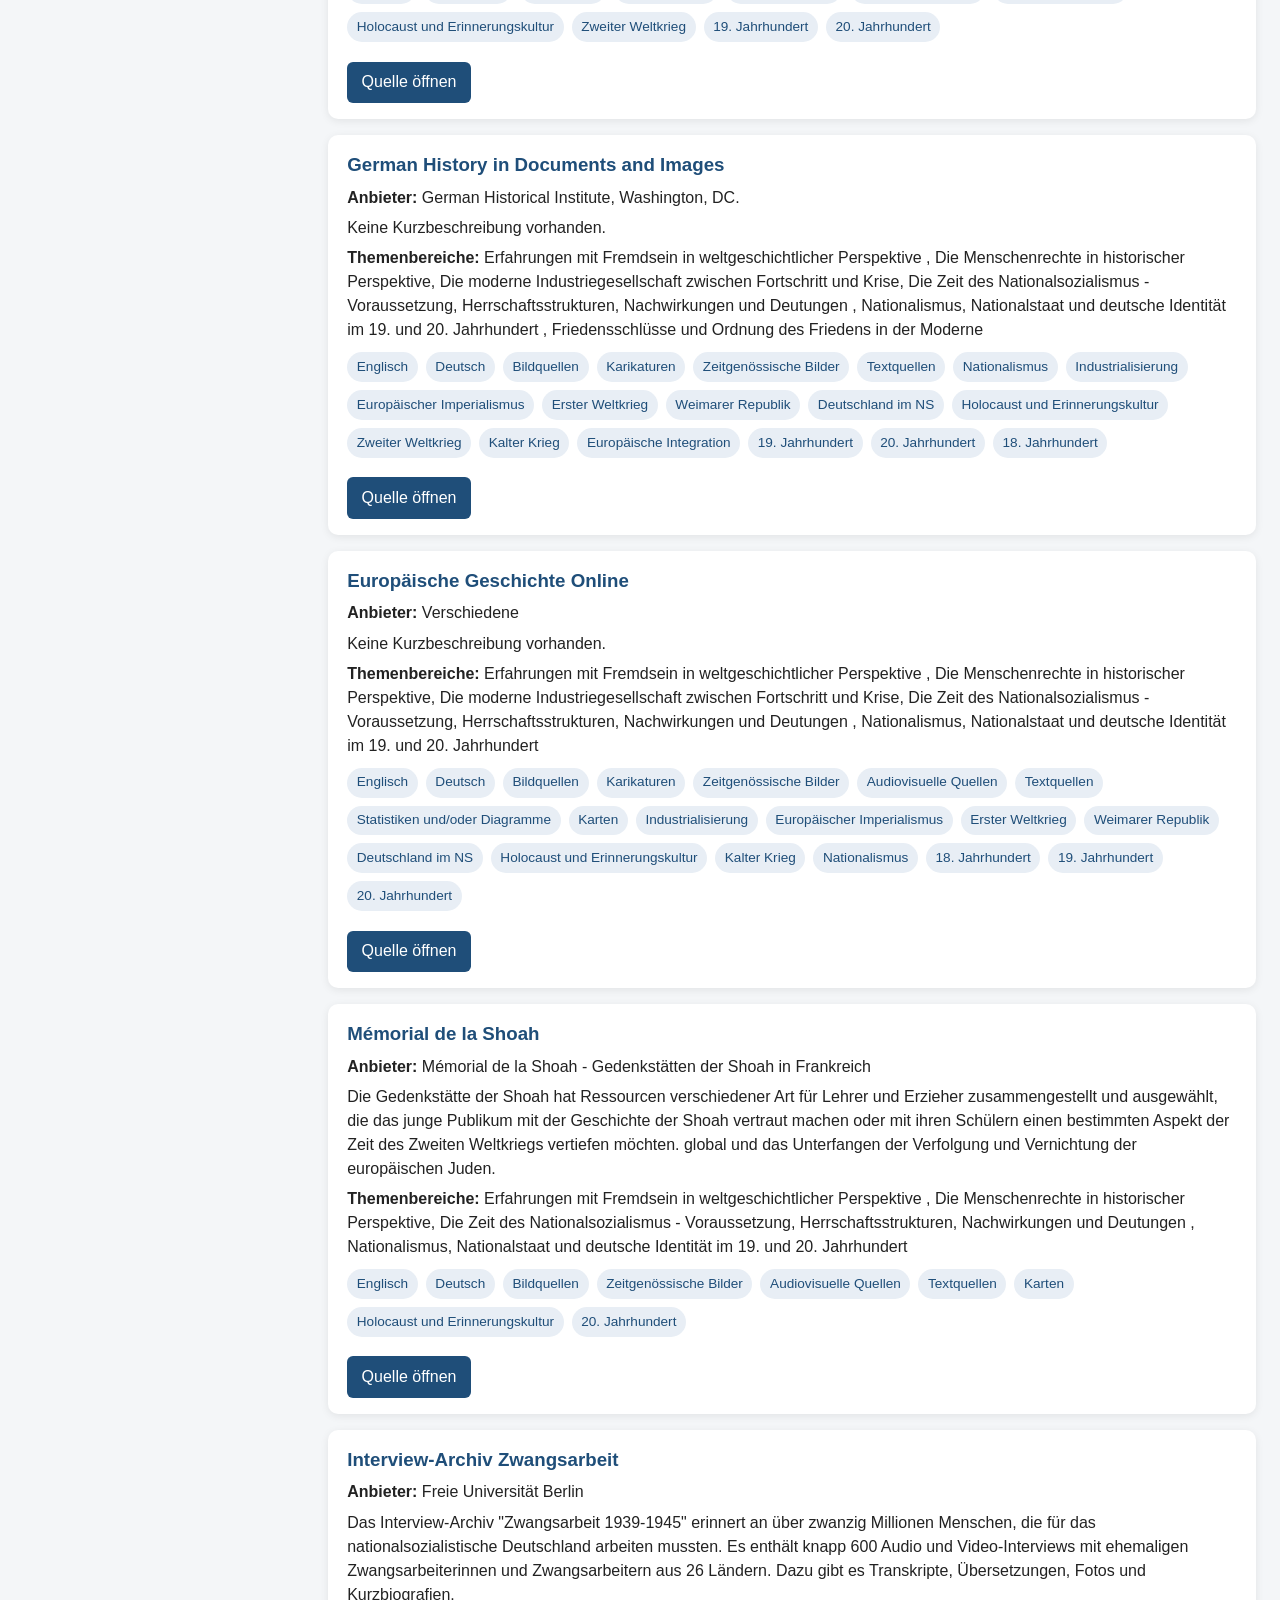
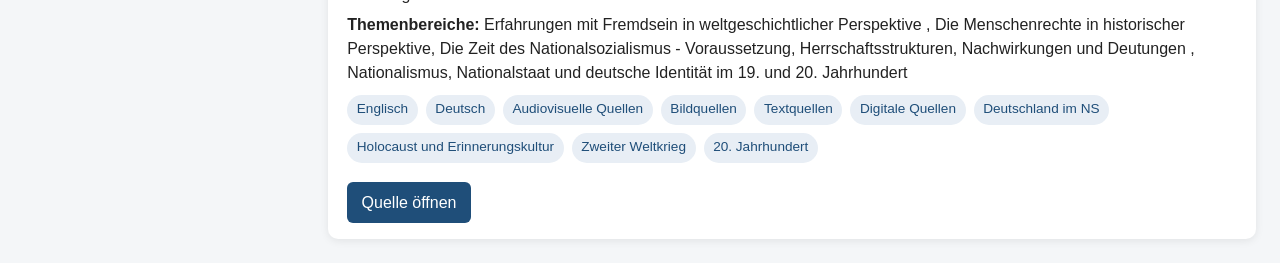
==== commit 048bd2e8: "Update index.html" ====
--- a/index.html
+++ b/index.html
@@ -3,22 +3,28 @@
 <head>
   <meta charset="UTF-8" />
   <meta name="viewport" content="width=device-width, initial-scale=1.0" />
-  <title>Quellenfinder</title>
-  <link rel="stylesheet" href="style.css" />
+  <title>Digitaler Quellenfinder</title>
+  <link rel="stylesheet" href="style.css?v=2" />
 </head>
 <body>
   <header class="header">
-    <h1>Quellenfinder für Unterrichtsmaterialien</h1>
-    <p>Filterbare Sammlung seriöser Quellen für Lehrkräfte und Schüler:innen</p>
+    <div class="header-content">
+      <p class="eyebrow">Geschichtsunterricht · Quellenrecherche · Unterrichtsmaterial</p>
+      <h1>Digitaler Quellenfinder für den Geschichtsunterricht</h1>
+      <p class="header-subtitle">
+        Eine filterbare Sammlung seriöser und didaktisch geeigneter Quellen für Lehrkräfte und Schüler:innen.
+      </p>
+    </div>
   </header>
 
   <main class="container">
     <section class="filters">
       <h2>Filter</h2>
+      <p class="filter-hint">Wähle einen Filter oder gib einen Suchbegriff ein.</p>
 
       <div class="filter-group">
         <label for="searchInput">Suche</label>
-        <input type="text" id="searchInput" placeholder="Nach Titel, Anbieter oder Beschreibung suchen..." />
+        <input type="text" id="searchInput" placeholder="Thema, Ereignis, Quelle oder Schlagwort..." />
       </div>
 
       <div class="filter-group">
@@ -54,7 +60,10 @@
 
     <section class="results-section">
       <div class="results-header">
-        <h2>Ergebnisse</h2>
+        <div>
+          <h2>Ergebnisse</h2>
+          <p class="results-intro">Passende Quellen werden hier angezeigt.</p>
+        </div>
         <p id="resultsCount"></p>
       </div>
 
@@ -63,6 +72,6 @@
   </main>
 
   <script src="data.js?v=2"></script>
-  <script src="script.js?v=5"></script>
+  <script src="script.js?v=6"></script>
 </body>
 </html>
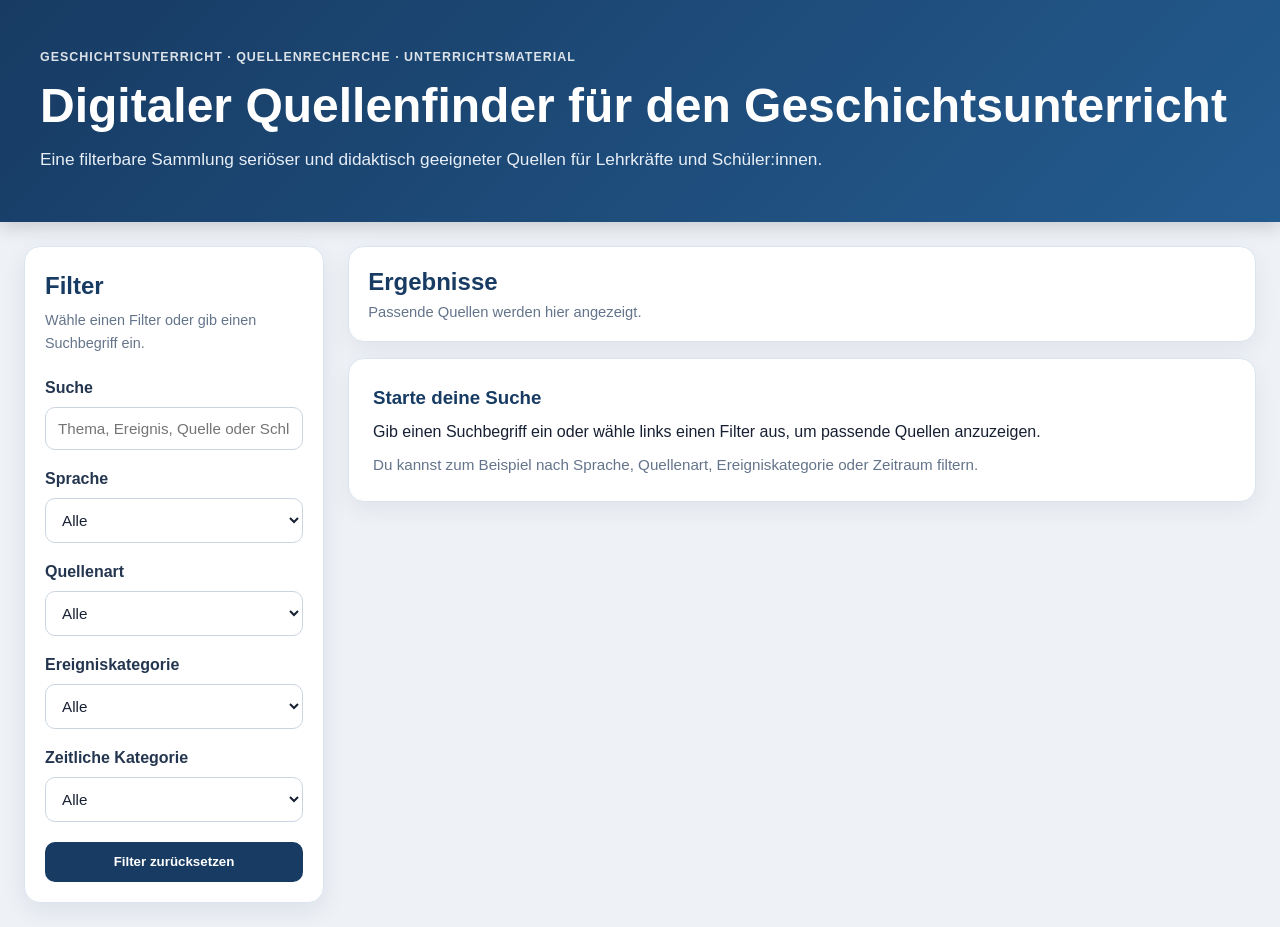
==== commit 988b1c2a: "Update index.html" ====
--- a/index.html
+++ b/index.html
@@ -72,6 +72,6 @@
   </main>
 
   <script src="data.js?v=2"></script>
-  <script src="script.js?v=6"></script>
+  <script src="script.js?v=7"></script>
 </body>
 </html>
--- a/style.css
+++ b/style.css
@@ -2,41 +2,77 @@
   box-sizing: border-box;
   margin: 0;
   padding: 0;
-  font-family: Arial, sans-serif;
 }
 
 body {
-  background: #f4f6f8;
-  color: #222;
-  line-height: 1.5;
+  background: #eef2f7;
+  color: #172033;
+  line-height: 1.6;
+  font-family: Arial, Helvetica, sans-serif;
 }
 
 .header {
-  background: #1f4e79;
+  background: linear-gradient(135deg, #173b63, #245b8f);
   color: white;
-  padding: 2rem;
-  text-align: center;
+  padding: 3rem 1.5rem;
+  box-shadow: 0 4px 18px rgba(0, 0, 0, 0.18);
+}
+
+.header-content {
+  max-width: 1200px;
+  margin: 0 auto;
+}
+
+.eyebrow {
+  text-transform: uppercase;
+  letter-spacing: 0.08em;
+  font-size: 0.78rem;
+  font-weight: 700;
+  opacity: 0.85;
+  margin-bottom: 0.65rem;
+}
+
+.header h1 {
+  font-size: clamp(2rem, 4vw, 3rem);
+  line-height: 1.15;
+  margin-bottom: 0.8rem;
+}
+
+.header-subtitle {
+  max-width: 820px;
+  font-size: 1.08rem;
+  color: #e7eef7;
 }
 
 .container {
   display: grid;
-  grid-template-columns: 280px 1fr;
+  grid-template-columns: 300px 1fr;
   gap: 1.5rem;
   padding: 1.5rem;
-  max-width: 1300px;
+  max-width: 1350px;
   margin: 0 auto;
 }
 
 .filters {
   background: white;
   padding: 1.25rem;
-  border-radius: 10px;
-  box-shadow: 0 2px 8px rgba(0, 0, 0, 0.08);
+  border-radius: 16px;
+  box-shadow: 0 8px 24px rgba(15, 23, 42, 0.08);
   height: fit-content;
+  position: sticky;
+  top: 1rem;
+  border: 1px solid #dce5ef;
 }
 
 .filters h2 {
-  margin-bottom: 1rem;
+  color: #173b63;
+  margin-bottom: 0.25rem;
+}
+
+.filter-hint {
+  font-size: 0.9rem;
+  color: #64748b;
+  margin-bottom: 1.2rem;
 }
 
 .filter-group {
@@ -46,28 +82,42 @@
 .filter-group label {
   display: block;
   margin-bottom: 0.4rem;
-  font-weight: bold;
+  font-weight: 700;
+  color: #24364f;
 }
 
 .filter-group input,
-.filter-group select,
+.filter-group select {
+  width: 100%;
+  padding: 0.75rem;
+  border: 1px solid #cbd5e1;
+  border-radius: 10px;
+  background: #ffffff;
+  color: #172033;
+  font-size: 0.95rem;
+}
+
+.filter-group input:focus,
+.filter-group select:focus {
+  outline: none;
+  border-color: #245b8f;
+  box-shadow: 0 0 0 3px rgba(36, 91, 143, 0.15);
+}
+
 #resetFilters {
   width: 100%;
-  padding: 0.7rem;
-  border: 1px solid #ccc;
-  border-radius: 6px;
-}
-
-#resetFilters {
-  background: #1f4e79;
+  padding: 0.8rem;
+  background: #173b63;
   color: white;
   border: none;
+  border-radius: 10px;
   cursor: pointer;
-  margin-top: 0.5rem;
+  font-weight: 700;
+  margin-top: 0.25rem;
 }
 
 #resetFilters:hover {
-  background: #163a59;
+  background: #102b49;
 }
 
 .results-section {
@@ -77,9 +127,30 @@
 }
 
 .results-header {
+  background: white;
+  border-radius: 16px;
+  padding: 1rem 1.2rem;
+  box-shadow: 0 8px 24px rgba(15, 23, 42, 0.06);
+  border: 1px solid #dce5ef;
   display: flex;
   justify-content: space-between;
   align-items: center;
+  gap: 1rem;
+}
+
+.results-header h2 {
+  color: #173b63;
+}
+
+.results-intro {
+  color: #64748b;
+  font-size: 0.92rem;
+}
+
+#resultsCount {
+  font-weight: 700;
+  color: #245b8f;
+  white-space: nowrap;
 }
 
 .results {
@@ -89,57 +160,118 @@
 
 .card {
   background: white;
-  padding: 1rem 1.2rem;
-  border-radius: 10px;
-  box-shadow: 0 2px 8px rgba(0, 0, 0, 0.08);
+  padding: 1.25rem;
+  border-radius: 16px;
+  box-shadow: 0 8px 24px rgba(15, 23, 42, 0.08);
+  border: 1px solid #dce5ef;
+  transition: transform 0.18s ease, box-shadow 0.18s ease;
+}
+
+.card:hover {
+  transform: translateY(-2px);
+  box-shadow: 0 12px 28px rgba(15, 23, 42, 0.12);
 }
 
 .card h3 {
-  margin-bottom: 0.4rem;
-  color: #1f4e79;
-}
-
-.card p {
-  margin-bottom: 0.4rem;
+  margin-bottom: 0.45rem;
+  color: #173b63;
+  font-size: 1.25rem;
+}
+
+.provider {
+  margin-bottom: 0.55rem;
+}
+
+.description {
+  color: #1f2937;
+  margin-bottom: 0.9rem;
+}
+
+.topic-box {
+  background: #f8fafc;
+  border-left: 4px solid #245b8f;
+  padding: 0.75rem 0.85rem;
+  border-radius: 10px;
+  margin: 0.9rem 0;
+  color: #24364f;
+}
+
+.topic-box strong {
+  color: #173b63;
+}
+
+.topic-box p {
+  margin-top: 0.25rem;
+  font-size: 0.95rem;
 }
 
 .tags {
   display: flex;
   flex-wrap: wrap;
   gap: 0.5rem;
-  margin: 0.6rem 0;
+  margin: 0.8rem 0 1rem;
 }
 
 .tag {
   background: #e8eef5;
-  color: #1f4e79;
-  padding: 0.3rem 0.6rem;
+  color: #173b63;
+  padding: 0.35rem 0.65rem;
   border-radius: 999px;
   font-size: 0.85rem;
-}
-
-.card a {
+  font-weight: 500;
+}
+
+.source-button {
   display: inline-block;
-  margin-top: 0.6rem;
   text-decoration: none;
-  background: #1f4e79;
+  background: #173b63;
   color: white;
-  padding: 0.55rem 0.9rem;
-  border-radius: 6px;
-}
-
-.card a:hover {
-  background: #163a59;
-}
-
-.no-results {
-  background: white;
-  padding: 1rem;
-  border-radius: 10px;
+  padding: 0.65rem 1rem;
+  border-radius: 10px;
+  font-weight: 700;
+}
+
+.source-button:hover {
+  background: #102b49;
+}
+
+.no-results,
+.start-message {
+  background: white;
+  padding: 1.5rem;
+  border-radius: 16px;
+  box-shadow: 0 8px 24px rgba(15, 23, 42, 0.06);
+  border: 1px solid #dce5ef;
+}
+
+.no-results h3,
+.start-message h3 {
+  color: #173b63;
+  margin-bottom: 0.4rem;
+}
+
+.start-message-small {
+  margin-top: 0.5rem;
+  color: #64748b;
+  font-size: 0.95rem;
 }
 
 @media (max-width: 900px) {
+
   .container {
     grid-template-columns: 1fr;
   }
-}+
+  .filters {
+    position: static;
+  }
+
+  .results-header {
+    align-items: flex-start;
+    flex-direction: column;
+  }
+
+  #resultsCount {
+    white-space: normal;
+  }
+}
